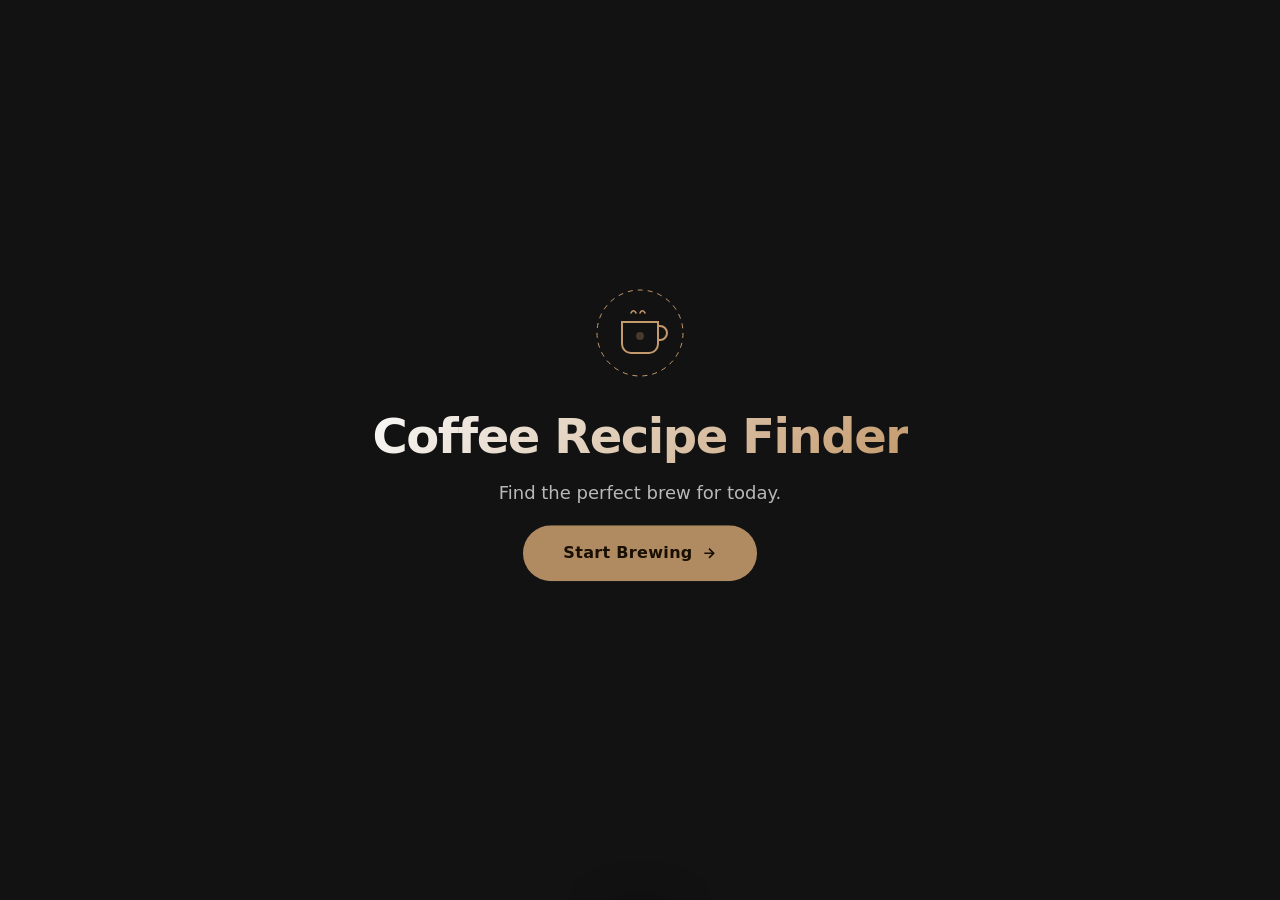
==== index.html @ a3fdbf22 "first commit" ====
<!DOCTYPE html>
<html lang="en">

<head>
  <meta charset="UTF-8">
  <meta name="viewport" content="width=device-width, initial-scale=1.0">
  <meta name="description" content="Find the perfect coffee brew recipe for your method and taste preference.">
  <title>Coffee Recipe Finder</title>

  <!-- AOS (scroll animations) -->
  <link rel="stylesheet" href="https://unpkg.com/aos@2.3.1/dist/aos.css">

  <!-- App styles -->
  <link rel="stylesheet" href="css/reset.css">
  <link rel="stylesheet" href="css/variables.css">
  <link rel="stylesheet" href="css/layout.css">
  <link rel="stylesheet" href="css/components.css">
  <link rel="stylesheet" href="css/animations.css">
</head>

<body>

  <!-- ── Header ───────────────────────────────────────────── -->
  <header class="app-header" id="app-header" aria-label="App header">
    <div class="header-inner">
      <div class="header-logo">
        <svg width="22" height="22" viewBox="0 0 24 24" fill="none" stroke="currentColor" stroke-width="1.5"
          aria-hidden="true">
          <path d="M17 8h1a4 4 0 010 8h-1" />
          <path d="M3 8h14v9a4 4 0 01-4 4H7a4 4 0 01-4-4V8z" />
          <line x1="6" y1="2" x2="6" y2="4" />
          <line x1="10" y1="2" x2="10" y2="4" />
          <line x1="14" y1="2" x2="14" y2="4" />
        </svg>
        <span>Brew</span>
      </div>
      <nav class="header-nav" aria-label="App navigation">
        <button id="btn-nav-favorites" class="btn-icon-sm" aria-label="Open favorites" title="Favorites">
          <svg width="18" height="18" viewBox="0 0 24 24" fill="none" stroke="currentColor" stroke-width="2"
            aria-hidden="true">
            <path
              d="M20.84 4.61a5.5 5.5 0 00-7.78 0L12 5.67l-1.06-1.06a5.5 5.5 0 00-7.78 7.78l1.06 1.06L12 21.23l7.78-7.78 1.06-1.06a5.5 5.5 0 000-7.78z" />
          </svg>
          <span id="fav-count" class="badge hidden" aria-label="Favorites count">0</span>
        </button>
      </nav>
    </div>
  </header>

  <!-- ── Step indicator ───────────────────────────────────── -->
  <div class="step-indicator hidden" id="step-indicator" role="progressbar" aria-label="Step progress">
    <div class="step-dot active" data-step="1" aria-label="Step 1: Method"><span>1</span></div>
    <div class="step-line"></div>
    <div class="step-dot" data-step="2" aria-label="Step 2: Preference"><span>2</span></div>
    <div class="step-line"></div>
    <div class="step-dot" data-step="3" aria-label="Step 3: Results"><span>3</span></div>
  </div>

  <!-- ── Main ─────────────────────────────────────────────── -->
  <main class="app-main" id="app-main">

    <!-- Step 1 — Landing -->
    <section id="section-landing" class="section section-landing active" aria-label="Welcome screen">
      <div class="landing-content">
        <div class="landing-icon" aria-hidden="true">
          <svg width="90" height="90" viewBox="0 0 90 90" fill="none">
            <circle cx="45" cy="45" r="43" stroke="#C49A6C" stroke-width="1" stroke-dasharray="5 5" />
            <path d="M27 34h36v22a9 9 0 01-9 9H36a9 9 0 01-9-9V34z" stroke="#C49A6C" stroke-width="2" fill="none" />
            <path d="M63 38h2a7 7 0 010 14h-2" stroke="#C49A6C" stroke-width="2" />
            <path d="M36 25c0 0 2-5 5 0M45 25c0 0 2-5 5 0" stroke="#C49A6C" stroke-width="1.5" stroke-linecap="round" />
            <path d="M27 34h36" stroke="#C49A6C" stroke-width="1.5" />
            <circle cx="45" cy="48" r="4" fill="#C49A6C" opacity="0.3" />
          </svg>
        </div>
        <h1 class="landing-title">Coffee Recipe Finder</h1>
        <p class="landing-tagline">Find the perfect brew for today.</p>
        <button id="btn-start" class="btn-primary btn-lg">
          Start Brewing
          <svg width="16" height="16" viewBox="0 0 24 24" fill="none" stroke="currentColor" stroke-width="2.5"
            aria-hidden="true">
            <path d="M5 12h14M12 5l7 7-7 7" />
          </svg>
        </button>
      </div>
    </section>

    <!-- Step 2 — Tool selector -->
    <section id="section-tool" class="section hidden" aria-label="Choose your brewing method">
      <div class="section-header" style="position:relative;padding-top:var(--space-8);">
        <button class="btn-back" id="btn-back-tool" aria-label="Back to landing">
          <svg width="14" height="14" viewBox="0 0 24 24" fill="none" stroke="currentColor" stroke-width="2.5"
            aria-hidden="true">
            <path d="M19 12H5M12 5l-7 7 7 7" />
          </svg>
          Back
        </button>
        <h2 class="section-title">Choose Your Brewing Method</h2>
        <p class="section-subtitle">How do you like to brew your coffee?</p>
      </div>

      <div class="cards-grid" id="tool-cards" role="radiogroup" aria-label="Brewing method options"></div>

      <div class="section-footer">
        <button id="btn-tool-next" class="btn-primary" disabled aria-label="Continue to flavor preference">
          Continue
          <svg width="14" height="14" viewBox="0 0 24 24" fill="none" stroke="currentColor" stroke-width="2.5"
            aria-hidden="true">
            <path d="M5 12h14M12 5l7 7-7 7" />
          </svg>
        </button>
      </div>
    </section>

    <!-- Step 3 — Preference selector -->
    <section id="section-preference" class="section hidden" aria-label="Choose your flavor preference">
      <div class="section-header" style="position:relative;padding-top:var(--space-8);">
        <button class="btn-back" id="btn-back-pref" aria-label="Back to brewing method">
          <svg width="14" height="14" viewBox="0 0 24 24" fill="none" stroke="currentColor" stroke-width="2.5"
            aria-hidden="true">
            <path d="M19 12H5M12 5l-7 7 7 7" />
          </svg>
          Back
        </button>
        <h2 class="section-title">What Flavor Profile Do You Prefer?</h2>
        <p class="section-subtitle">Choose the taste that suits your mood today.</p>
      </div>

      <div class="cards-grid cards-grid--pref" id="preference-cards" role="radiogroup"
        aria-label="Flavor preference options"></div>

      <div class="section-footer">
        <button id="btn-pref-next" class="btn-primary" disabled aria-label="See coffee recommendations">
          See Recommendations
          <svg width="14" height="14" viewBox="0 0 24 24" fill="none" stroke="currentColor" stroke-width="2.5"
            aria-hidden="true">
            <path d="M5 12h14M12 5l7 7-7 7" />
          </svg>
        </button>
      </div>
    </section>

    <!-- Step 4 — Results -->
    <section id="section-results" class="section hidden" aria-label="Coffee recommendations">
      <div class="section-header" style="position:relative;padding-top:var(--space-8);">
        <button class="btn-back" id="btn-back-results" aria-label="Back to flavor preference">
          <svg width="14" height="14" viewBox="0 0 24 24" fill="none" stroke="currentColor" stroke-width="2.5"
            aria-hidden="true">
            <path d="M19 12H5M12 5l-7 7 7 7" />
          </svg>
          Back
        </button>
        <h2 class="section-title" id="results-title">Recommended for You</h2>
      </div>

      <div class="search-wrapper" style="margin-bottom:var(--space-2);">
        <svg class="search-icon" width="16" height="16" viewBox="0 0 24 24" fill="none" stroke="currentColor"
          stroke-width="2" aria-hidden="true">
          <circle cx="11" cy="11" r="8" />
          <path d="M21 21l-4.35-4.35" />
        </svg>
        <input type="search" id="search-input" class="search-input" placeholder="Search coffee, origin, flavor…"
          aria-label="Search recipes" autocomplete="off" spellcheck="false">
      </div>

      <div class="results-meta" id="results-meta" aria-live="polite"></div>
      <div class="results-grid" id="results-grid" role="list" aria-label="Recipe results"></div>
      <div class="no-results hidden" id="no-results" role="status">
        <p>No results found.<br>Try a different search term.</p>
      </div>
    </section>

  </main>

  <!-- ── Recipe Modal ──────────────────────────────────────── -->
  <div id="recipe-modal" class="modal" role="dialog" aria-modal="true" aria-label="Recipe details" aria-hidden="true"
    tabindex="-1">
    <div class="modal-overlay" id="modal-overlay"></div>
    <div class="modal-container" role="document">
      <button class="modal-close" id="modal-close" aria-label="Close recipe details">
        <svg width="16" height="16" viewBox="0 0 24 24" fill="none" stroke="currentColor" stroke-width="2.5"
          aria-hidden="true">
          <line x1="18" y1="6" x2="6" y2="18" />
          <line x1="6" y1="6" x2="18" y2="18" />
        </svg>
      </button>
      <div class="modal-body" id="modal-body"></div>
    </div>
  </div>

  <!-- ── Favorites panel ───────────────────────────────────── -->
  <aside id="favorites-panel" class="favorites-panel" aria-label="Saved favorites" aria-hidden="true">
    <div class="favorites-panel-header">
      <h3>Favorites</h3>
      <button id="btn-close-favorites" class="btn-icon-sm" aria-label="Close favorites panel">
        <svg width="16" height="16" viewBox="0 0 24 24" fill="none" stroke="currentColor" stroke-width="2.5"
          aria-hidden="true">
          <line x1="18" y1="6" x2="6" y2="18" />
          <line x1="6" y1="6" x2="18" y2="18" />
        </svg>
      </button>
    </div>
    <div id="favorites-list" class="favorites-list" role="list" aria-label="Favorite recipes"></div>
    <div id="favorites-empty" class="favorites-empty" aria-hidden="true">
      <p>No favorites yet.<br>Tap ♡ on a recipe to save it.</p>
    </div>
  </aside>
  <div class="favorites-overlay hidden" id="favorites-overlay" aria-hidden="true"></div>

  <!-- ── Toast notification ────────────────────────────────── -->
  <div id="toast" class="toast" role="alert" aria-live="polite" aria-atomic="true"></div>

  <!-- ── Loading overlay ───────────────────────────────────── -->
  <div id="loading" class="loading-overlay hidden" role="status" aria-label="Loading" aria-hidden="true">
    <div class="loading-spinner"></div>
  </div>

  <!-- ── Scripts ───────────────────────────────────────────── -->
  <!-- GSAP -->
  <script src="https://cdnjs.cloudflare.com/ajax/libs/gsap/3.12.5/gsap.min.js"></script>
  <!-- AOS -->
  <script src="https://unpkg.com/aos@2.3.1/dist/aos.js"></script>
  <!-- App modules (order matters) -->
  <script src="js/state.js"></script>
  <script src="js/data-service.js"></script>
  <script src="js/animation.js"></script>
  <script src="js/ui-renderer.js"></script>
  <script src="js/modal.js"></script>
  <script src="js/timer.js"></script>
  <script src="js/app.js"></script>

</body>

</html>
---- css/variables.css ----
:root {
  /* Colors */
  --bg:           #121212;
  --bg-elevated:  #1A1A1A;
  --card:         #1E1E1E;
  --card-hover:   #252525;
  --border:       #2A2A2A;
  --border-focus: #3A3A3A;

  --primary:      #C49A6C;
  --primary-dim:  rgba(196, 154, 108, 0.12);
  --primary-glow: rgba(196, 154, 108, 0.25);

  --text:         #F8F8F8;
  --text-muted:   #B8B8B8;
  --text-dim:     #6E6E6E;

  --success:      #4CAF50;
  --success-dim:  rgba(76, 175, 80, 0.15);
  --danger:       #CF6679;
  --danger-dim:   rgba(207, 102, 121, 0.15);

  /* Semantic tag colors */
  --tag-fruity:   rgba(255, 160, 100, 0.15);
  --tag-balanced: rgba(100, 180, 255, 0.12);
  --tag-strong:   rgba(180, 100, 255, 0.12);

  /* Typography */
  --font-sans:    'SF Pro Display', 'Inter', system-ui, -apple-system, sans-serif;
  --font-mono:    'SF Mono', 'Fira Code', monospace;

  --text-xs:   0.75rem;
  --text-sm:   0.875rem;
  --text-base: 1rem;
  --text-lg:   1.125rem;
  --text-xl:   1.25rem;
  --text-2xl:  1.5rem;
  --text-3xl:  1.875rem;
  --text-4xl:  2.25rem;
  --text-5xl:  3rem;

  --weight-regular: 400;
  --weight-medium:  500;
  --weight-semi:    600;
  --weight-bold:    700;

  /* Spacing */
  --space-1:  0.25rem;
  --space-2:  0.5rem;
  --space-3:  0.75rem;
  --space-4:  1rem;
  --space-5:  1.25rem;
  --space-6:  1.5rem;
  --space-8:  2rem;
  --space-10: 2.5rem;
  --space-12: 3rem;
  --space-16: 4rem;
  --space-20: 5rem;
  --space-24: 6rem;

  /* Radii */
  --radius-sm:   6px;
  --radius-md:   12px;
  --radius-lg:   16px;
  --radius-xl:   24px;
  --radius-full: 9999px;

  /* Shadows */
  --shadow-sm:  0 1px 3px rgba(0, 0, 0, 0.4);
  --shadow-md:  0 4px 16px rgba(0, 0, 0, 0.5);
  --shadow-lg:  0 8px 32px rgba(0, 0, 0, 0.6);
  --shadow-xl:  0 16px 48px rgba(0, 0, 0, 0.7);
  --shadow-primary: 0 4px 24px rgba(196, 154, 108, 0.2);

  /* Transitions */
  --ease-out:   cubic-bezier(0.16, 1, 0.3, 1);
  --ease-in:    cubic-bezier(0.7, 0, 0.84, 0);
  --ease-inout: cubic-bezier(0.87, 0, 0.13, 1);
  --duration-fast:   150ms;
  --duration-base:   250ms;
  --duration-slow:   400ms;
  --duration-slower: 600ms;

  /* Z-index */
  --z-base:    1;
  --z-header:  100;
  --z-overlay: 200;
  --z-modal:   300;
  --z-toast:   400;
}
---- css/layout.css ----
/* ── Base ── */
body {
  font-family: var(--font-sans);
  background: var(--bg);
  color: var(--text);
  min-height: 100vh;
  overflow-x: hidden;
}

/* ── App Shell ── */
.app-header {
  position: fixed;
  top: 0;
  left: 0;
  right: 0;
  z-index: var(--z-header);
  background: rgba(18, 18, 18, 0.85);
  backdrop-filter: blur(16px);
  -webkit-backdrop-filter: blur(16px);
  border-bottom: 1px solid var(--border);
  transform: translateY(-100%);
  transition: transform var(--duration-slow) var(--ease-out),
              opacity var(--duration-slow) var(--ease-out);
  opacity: 0;
}

.app-header.visible {
  transform: translateY(0);
  opacity: 1;
}

.header-inner {
  display: flex;
  align-items: center;
  justify-content: space-between;
  max-width: 1200px;
  margin: 0 auto;
  padding: var(--space-4) var(--space-6);
}

.header-logo {
  display: flex;
  align-items: center;
  gap: var(--space-2);
  font-size: var(--text-lg);
  font-weight: var(--weight-semi);
  color: var(--primary);
  letter-spacing: 0.03em;
}

.header-nav {
  display: flex;
  align-items: center;
  gap: var(--space-3);
}

/* ── Step Indicator ── */
.step-indicator {
  position: fixed;
  top: 72px;
  left: 50%;
  transform: translateX(-50%);
  z-index: var(--z-header);
  display: flex;
  align-items: center;
  gap: 0;
  padding: var(--space-3) var(--space-6);
}

.step-dot {
  width: 32px;
  height: 32px;
  border-radius: var(--radius-full);
  border: 2px solid var(--border-focus);
  display: flex;
  align-items: center;
  justify-content: center;
  font-size: var(--text-xs);
  font-weight: var(--weight-semi);
  color: var(--text-dim);
  transition: all var(--duration-base) var(--ease-out);
  position: relative;
  z-index: 1;
  background: var(--bg);
}

.step-dot.active {
  border-color: var(--primary);
  background: var(--primary-dim);
  color: var(--primary);
}

.step-dot.completed {
  border-color: var(--success);
  background: var(--success-dim);
  color: var(--success);
}

.step-line {
  width: 48px;
  height: 1px;
  background: var(--border);
  transition: background var(--duration-base) var(--ease-out);
}

.step-line.active {
  background: var(--primary);
}

/* ── App Main ── */
.app-main {
  min-height: 100vh;
  position: relative;
}

/* ── Sections ── */
.section {
  min-height: 100vh;
  display: flex;
  flex-direction: column;
  align-items: center;
  justify-content: center;
  padding: var(--space-8) var(--space-6);
  padding-top: calc(var(--space-20) + 72px);
  position: absolute;
  top: 0;
  left: 0;
  right: 0;
  opacity: 0;
  pointer-events: none;
  transition: opacity var(--duration-slow) var(--ease-out);
}

.section.active {
  opacity: 1;
  pointer-events: auto;
  position: relative;
  min-height: 100vh;
}

.section.hidden {
  display: none;
}

.section-landing {
  padding-top: 0;
  justify-content: center;
}

/* ── Section anatomy ── */
.section-header {
  width: 100%;
  max-width: 720px;
  margin-bottom: var(--space-10);
  text-align: center;
}

.section-title {
  font-size: var(--text-3xl);
  font-weight: var(--weight-bold);
  letter-spacing: -0.02em;
  margin-bottom: var(--space-3);
  line-height: 1.2;
}

.section-subtitle {
  font-size: var(--text-base);
  color: var(--text-muted);
}

.section-footer {
  width: 100%;
  max-width: 720px;
  display: flex;
  justify-content: center;
  margin-top: var(--space-10);
}

/* ── Cards Grid ── */
.cards-grid {
  display: grid;
  grid-template-columns: repeat(2, 1fr);
  gap: var(--space-4);
  width: 100%;
  max-width: 720px;
}

.cards-grid--pref {
  grid-template-columns: repeat(3, 1fr);
}

/* ── Results Grid ── */
.results-grid {
  display: grid;
  grid-template-columns: repeat(auto-fill, minmax(280px, 1fr));
  gap: var(--space-5);
  width: 100%;
  max-width: 960px;
  margin-top: var(--space-6);
}

/* ── Search ── */
.search-wrapper {
  position: relative;
  width: 100%;
  max-width: 480px;
  margin-bottom: var(--space-4);
}

.search-icon {
  position: absolute;
  left: var(--space-4);
  top: 50%;
  transform: translateY(-50%);
  color: var(--text-dim);
  pointer-events: none;
}

.search-input {
  width: 100%;
  background: var(--card);
  border: 1px solid var(--border);
  border-radius: var(--radius-full);
  padding: var(--space-3) var(--space-5) var(--space-3) calc(var(--space-4) + 24px);
  font-size: var(--text-sm);
  color: var(--text);
  outline: none;
  transition: border-color var(--duration-fast) var(--ease-out),
              box-shadow var(--duration-fast) var(--ease-out);
}

.search-input:focus {
  border-color: var(--primary);
  box-shadow: 0 0 0 3px var(--primary-dim);
}

.search-input::placeholder {
  color: var(--text-dim);
}

/* ── Results meta ── */
.results-meta {
  width: 100%;
  max-width: 960px;
  font-size: var(--text-sm);
  color: var(--text-dim);
  margin-bottom: var(--space-2);
}

.no-results {
  text-align: center;
  color: var(--text-muted);
  padding: var(--space-16) 0;
  font-size: var(--text-lg);
}

/* ── Responsive ── */
@media (max-width: 768px) {
  .section {
    padding: var(--space-6) var(--space-4);
    padding-top: calc(var(--space-16) + 72px);
  }

  .section-title {
    font-size: var(--text-2xl);
  }

  .cards-grid {
    grid-template-columns: 1fr 1fr;
    gap: var(--space-3);
  }

  .cards-grid--pref {
    grid-template-columns: 1fr;
    max-width: 360px;
  }

  .results-grid {
    grid-template-columns: 1fr;
  }

  .step-indicator {
    top: 60px;
  }
}

@media (max-width: 375px) {
  .cards-grid {
    grid-template-columns: 1fr;
  }

  .section-title {
    font-size: var(--text-xl);
  }
}

@media (min-width: 1024px) {
  .cards-grid {
    grid-template-columns: repeat(4, 1fr);
  }

  .cards-grid--pref {
    grid-template-columns: repeat(3, 1fr);
    max-width: 720px;
  }

  .results-grid {
    grid-template-columns: repeat(3, 1fr);
  }
}

@media (min-width: 1440px) {
  .results-grid {
    grid-template-columns: repeat(4, 1fr);
    max-width: 1200px;
  }
}
---- css/components.css ----
/* ══════════════════════════════════════
   BUTTONS
══════════════════════════════════════ */
.btn-primary {
  display: inline-flex;
  align-items: center;
  gap: var(--space-2);
  background: var(--primary);
  color: #1A0F00;
  font-size: var(--text-sm);
  font-weight: var(--weight-semi);
  padding: var(--space-3) var(--space-8);
  border-radius: var(--radius-full);
  letter-spacing: 0.02em;
  transition: transform var(--duration-fast) var(--ease-out),
              box-shadow var(--duration-fast) var(--ease-out),
              background var(--duration-fast) var(--ease-out),
              opacity var(--duration-fast);
  position: relative;
  overflow: hidden;
}

.btn-primary:hover:not(:disabled) {
  background: #D4AA7C;
  box-shadow: var(--shadow-primary);
  transform: translateY(-1px);
}

.btn-primary:active:not(:disabled) {
  transform: translateY(0);
  box-shadow: none;
}

.btn-primary:disabled {
  opacity: 0.35;
  cursor: not-allowed;
}

.btn-primary.btn-lg {
  font-size: var(--text-base);
  padding: var(--space-4) var(--space-10);
}

/* Ripple */
.btn-primary .ripple {
  position: absolute;
  border-radius: 50%;
  background: rgba(255, 255, 255, 0.3);
  transform: scale(0);
  animation: ripple-out 0.6s var(--ease-out);
  pointer-events: none;
}

.btn-back {
  display: inline-flex;
  align-items: center;
  gap: var(--space-2);
  font-size: var(--text-sm);
  color: var(--text-muted);
  padding: var(--space-2) var(--space-3);
  border-radius: var(--radius-sm);
  transition: color var(--duration-fast), background var(--duration-fast);
  position: absolute;
  left: 0;
  top: 0;
}

.btn-back:hover {
  color: var(--text);
  background: var(--border);
}

.btn-icon-sm {
  display: inline-flex;
  align-items: center;
  justify-content: center;
  width: 36px;
  height: 36px;
  border-radius: var(--radius-full);
  color: var(--text-muted);
  transition: color var(--duration-fast), background var(--duration-fast);
  position: relative;
}

.btn-icon-sm:hover {
  color: var(--primary);
  background: var(--primary-dim);
}

/* ══════════════════════════════════════
   BADGE & CHIP
══════════════════════════════════════ */
.badge {
  position: absolute;
  top: -4px;
  right: -4px;
  background: var(--primary);
  color: #1A0F00;
  font-size: 10px;
  font-weight: var(--weight-bold);
  min-width: 16px;
  height: 16px;
  border-radius: var(--radius-full);
  display: flex;
  align-items: center;
  justify-content: center;
  padding: 0 3px;
}

.badge.hidden {
  display: none;
}

.chip {
  display: inline-flex;
  align-items: center;
  padding: var(--space-1) var(--space-3);
  border-radius: var(--radius-full);
  font-size: var(--text-xs);
  font-weight: var(--weight-medium);
  letter-spacing: 0.04em;
  text-transform: uppercase;
}

.chip--tool {
  background: var(--primary-dim);
  color: var(--primary);
  border: 1px solid rgba(196, 154, 108, 0.2);
}

.chip--pref-fruity   { background: var(--tag-fruity);   color: #FFA064; border: 1px solid rgba(255,160,100,0.2); }
.chip--pref-balanced { background: var(--tag-balanced);  color: #64B4FF; border: 1px solid rgba(100,180,255,0.2); }
.chip--pref-strong   { background: var(--tag-strong);    color: #B464FF; border: 1px solid rgba(180,100,255,0.2); }

/* ══════════════════════════════════════
   SELECTION CARDS (tool / preference)
══════════════════════════════════════ */
.sel-card {
  background: var(--card);
  border: 1.5px solid var(--border);
  border-radius: var(--radius-lg);
  padding: var(--space-6) var(--space-5);
  cursor: pointer;
  text-align: center;
  transition: transform var(--duration-base) var(--ease-out),
              border-color var(--duration-base) var(--ease-out),
              background var(--duration-base) var(--ease-out),
              box-shadow var(--duration-base) var(--ease-out);
  position: relative;
  overflow: hidden;
  user-select: none;
}

.sel-card::before {
  content: '';
  position: absolute;
  inset: 0;
  background: linear-gradient(135deg, var(--primary-dim) 0%, transparent 60%);
  opacity: 0;
  transition: opacity var(--duration-base) var(--ease-out);
}

.sel-card:hover {
  transform: translateY(-4px);
  border-color: var(--border-focus);
  box-shadow: var(--shadow-md);
}

.sel-card:hover::before {
  opacity: 1;
}

.sel-card.selected {
  border-color: var(--primary);
  background: var(--bg-elevated);
  box-shadow: 0 0 0 1px var(--primary), var(--shadow-primary);
}

.sel-card.selected::before {
  opacity: 1;
}

.sel-card-icon {
  font-size: 2.5rem;
  margin-bottom: var(--space-4);
  display: block;
  filter: grayscale(0.3);
  transition: filter var(--duration-base), transform var(--duration-base) var(--ease-out);
}

.sel-card:hover .sel-card-icon,
.sel-card.selected .sel-card-icon {
  filter: none;
  transform: scale(1.1);
}

.sel-card-title {
  font-size: var(--text-base);
  font-weight: var(--weight-semi);
  color: var(--text);
  margin-bottom: var(--space-2);
}

.sel-card-desc {
  font-size: var(--text-xs);
  color: var(--text-muted);
  line-height: 1.6;
}

.sel-card-check {
  position: absolute;
  top: var(--space-3);
  right: var(--space-3);
  width: 20px;
  height: 20px;
  border-radius: var(--radius-full);
  background: var(--primary);
  color: #1A0F00;
  display: flex;
  align-items: center;
  justify-content: center;
  font-size: 11px;
  opacity: 0;
  transform: scale(0.5);
  transition: opacity var(--duration-fast), transform var(--duration-fast) var(--ease-out);
}

.sel-card.selected .sel-card-check {
  opacity: 1;
  transform: scale(1);
}

/* ══════════════════════════════════════
   RECIPE CARDS
══════════════════════════════════════ */
.recipe-card {
  background: var(--card);
  border: 1px solid var(--border);
  border-radius: var(--radius-lg);
  padding: var(--space-5);
  cursor: pointer;
  transition: transform var(--duration-base) var(--ease-out),
              border-color var(--duration-base) var(--ease-out),
              box-shadow var(--duration-base) var(--ease-out);
  position: relative;
  overflow: hidden;
  display: flex;
  flex-direction: column;
  gap: var(--space-4);
}

.recipe-card::after {
  content: '';
  position: absolute;
  inset: 0;
  background: linear-gradient(135deg, var(--primary-dim) 0%, transparent 50%);
  opacity: 0;
  transition: opacity var(--duration-base) var(--ease-out);
  pointer-events: none;
}

.recipe-card:hover {
  transform: translateY(-4px);
  border-color: rgba(196, 154, 108, 0.3);
  box-shadow: var(--shadow-lg);
}

.recipe-card:hover::after {
  opacity: 1;
}

.recipe-card-header {
  display: flex;
  align-items: flex-start;
  justify-content: space-between;
  gap: var(--space-3);
}

.recipe-card-title {
  font-size: var(--text-lg);
  font-weight: var(--weight-semi);
  letter-spacing: -0.01em;
  line-height: 1.3;
}

.recipe-card-origin {
  font-size: var(--text-xs);
  color: var(--text-muted);
  margin-top: var(--space-1);
}

.recipe-card-fav {
  flex-shrink: 0;
  width: 32px;
  height: 32px;
  border-radius: var(--radius-full);
  display: flex;
  align-items: center;
  justify-content: center;
  color: var(--text-dim);
  transition: color var(--duration-fast), background var(--duration-fast),
              transform var(--duration-fast) var(--ease-out);
  z-index: 1;
}

.recipe-card-fav:hover {
  background: var(--danger-dim);
  color: var(--danger);
  transform: scale(1.15);
}

.recipe-card-fav.active {
  color: var(--danger);
  background: var(--danger-dim);
}

.recipe-card-fav.active svg {
  fill: currentColor;
}

.recipe-card-notes {
  display: flex;
  flex-wrap: wrap;
  gap: var(--space-2);
}

.note-tag {
  background: var(--bg-elevated);
  border: 1px solid var(--border);
  border-radius: var(--radius-full);
  padding: 2px var(--space-3);
  font-size: var(--text-xs);
  color: var(--text-muted);
}

.recipe-card-footer {
  display: flex;
  align-items: center;
  justify-content: space-between;
  margin-top: auto;
  padding-top: var(--space-3);
  border-top: 1px solid var(--border);
}

.recipe-card-score {
  display: flex;
  align-items: center;
  gap: var(--space-1);
  font-size: var(--text-sm);
  color: var(--primary);
  font-weight: var(--weight-semi);
}

.recipe-card-cta {
  font-size: var(--text-xs);
  color: var(--text-dim);
  letter-spacing: 0.04em;
  transition: color var(--duration-fast);
}

.recipe-card:hover .recipe-card-cta {
  color: var(--primary);
}

/* ══════════════════════════════════════
   MODAL
══════════════════════════════════════ */
.modal {
  position: fixed;
  inset: 0;
  z-index: var(--z-modal);
  display: flex;
  align-items: flex-end;
  pointer-events: none;
}

.modal.open {
  pointer-events: auto;
}

.modal-overlay {
  position: absolute;
  inset: 0;
  background: rgba(0, 0, 0, 0.75);
  backdrop-filter: blur(4px);
  -webkit-backdrop-filter: blur(4px);
  opacity: 0;
  transition: opacity var(--duration-slow) var(--ease-out);
}

.modal.open .modal-overlay {
  opacity: 1;
}

.modal-container {
  position: relative;
  width: 100%;
  max-width: 680px;
  margin: 0 auto;
  background: var(--bg-elevated);
  border-radius: var(--radius-xl) var(--radius-xl) 0 0;
  max-height: 92vh;
  overflow-y: auto;
  transform: translateY(100%);
  transition: transform var(--duration-slow) var(--ease-out);
  scrollbar-width: thin;
  scrollbar-color: var(--border) transparent;
}

.modal.open .modal-container {
  transform: translateY(0);
}

.modal-container::-webkit-scrollbar {
  width: 4px;
}
.modal-container::-webkit-scrollbar-track {
  background: transparent;
}
.modal-container::-webkit-scrollbar-thumb {
  background: var(--border);
  border-radius: var(--radius-full);
}

.modal-close {
  position: sticky;
  top: var(--space-4);
  left: 100%;
  margin-right: var(--space-4);
  margin-top: var(--space-4);
  float: right;
  width: 36px;
  height: 36px;
  border-radius: var(--radius-full);
  background: var(--border);
  color: var(--text-muted);
  display: flex;
  align-items: center;
  justify-content: center;
  transition: background var(--duration-fast), color var(--duration-fast);
  z-index: 10;
}

.modal-close:hover {
  background: var(--border-focus);
  color: var(--text);
}

.modal-body {
  padding: 0 var(--space-6) var(--space-8);
  clear: both;
}

/* Modal content sections */
.modal-coffee-name {
  font-size: var(--text-3xl);
  font-weight: var(--weight-bold);
  letter-spacing: -0.02em;
  margin-bottom: var(--space-2);
}

.modal-origin {
  font-size: var(--text-sm);
  color: var(--text-muted);
  margin-bottom: var(--space-4);
}

.modal-chips {
  display: flex;
  flex-wrap: wrap;
  gap: var(--space-2);
  margin-bottom: var(--space-6);
}

.modal-notes {
  display: flex;
  flex-wrap: wrap;
  gap: var(--space-2);
  margin-bottom: var(--space-6);
}

.modal-section-label {
  font-size: var(--text-xs);
  text-transform: uppercase;
  letter-spacing: 0.1em;
  color: var(--text-dim);
  font-weight: var(--weight-semi);
  margin-bottom: var(--space-4);
}

.modal-divider {
  border: none;
  border-top: 1px solid var(--border);
  margin: var(--space-6) 0;
}

/* Recipe detail grid */
.recipe-detail-grid {
  display: grid;
  grid-template-columns: repeat(3, 1fr);
  gap: var(--space-3);
  margin-bottom: var(--space-6);
}

.recipe-detail-item {
  background: var(--card);
  border: 1px solid var(--border);
  border-radius: var(--radius-md);
  padding: var(--space-4);
}

.recipe-detail-label {
  font-size: var(--text-xs);
  color: var(--text-dim);
  text-transform: uppercase;
  letter-spacing: 0.08em;
  margin-bottom: var(--space-1);
}

.recipe-detail-value {
  font-size: var(--text-base);
  font-weight: var(--weight-semi);
  color: var(--primary);
}

/* Brew Timeline */
.brew-timeline {
  position: relative;
  margin-bottom: var(--space-8);
}

.brew-timeline-track {
  display: flex;
  align-items: flex-start;
  position: relative;
  padding-bottom: var(--space-2);
  overflow-x: auto;
  gap: 0;
  scrollbar-width: none;
}

.brew-timeline-track::-webkit-scrollbar {
  display: none;
}

.timeline-step {
  display: flex;
  flex-direction: column;
  align-items: center;
  flex: 1;
  min-width: 72px;
  position: relative;
}

.timeline-step::before {
  content: '';
  position: absolute;
  top: 11px;
  left: 50%;
  right: -50%;
  height: 2px;
  background: var(--border);
  z-index: 0;
  transition: background var(--duration-slow) var(--ease-out);
}

.timeline-step:last-child::before {
  display: none;
}

.timeline-step.done::before {
  background: var(--primary);
}

.timeline-dot {
  width: 24px;
  height: 24px;
  border-radius: var(--radius-full);
  border: 2px solid var(--border);
  background: var(--bg-elevated);
  z-index: 1;
  transition: all var(--duration-base) var(--ease-out);
  display: flex;
  align-items: center;
  justify-content: center;
  font-size: 10px;
  color: var(--text-dim);
  margin-bottom: var(--space-3);
}

.timeline-step.active .timeline-dot {
  border-color: var(--primary);
  background: var(--primary);
  color: #1A0F00;
  box-shadow: 0 0 0 4px var(--primary-dim);
}

.timeline-step.done .timeline-dot {
  border-color: var(--primary);
  background: var(--primary);
  color: #1A0F00;
}

.timeline-step-name {
  font-size: var(--text-xs);
  color: var(--text-muted);
  text-align: center;
  font-weight: var(--weight-medium);
}

.timeline-step-water {
  font-size: 10px;
  color: var(--text-dim);
  text-align: center;
}

/* ── Brew Timer ── */
.brew-timer {
  background: var(--card);
  border: 1px solid var(--border);
  border-radius: var(--radius-xl);
  padding: var(--space-6);
  text-align: center;
}

.brew-timer-display {
  font-size: var(--text-5xl);
  font-weight: var(--weight-bold);
  font-variant-numeric: tabular-nums;
  letter-spacing: -0.04em;
  color: var(--primary);
  margin-bottom: var(--space-2);
}

.brew-timer-step-name {
  font-size: var(--text-lg);
  color: var(--text-muted);
  margin-bottom: var(--space-4);
  min-height: 1.5em;
}

.brew-timer-progress-wrap {
  background: var(--bg);
  border-radius: var(--radius-full);
  height: 4px;
  margin-bottom: var(--space-6);
  overflow: hidden;
}

.brew-timer-progress {
  height: 100%;
  background: var(--primary);
  border-radius: var(--radius-full);
  width: 0%;
  transition: width 1s linear;
}

.brew-timer-passive {
  display: none;
  background: var(--bg);
  border: 1px dashed var(--border-focus);
  border-radius: var(--radius-md);
  padding: var(--space-4);
  margin-bottom: var(--space-4);
  font-size: var(--text-sm);
  color: var(--text-muted);
  text-align: center;
  gap: var(--space-2);
}

.brew-timer-passive.visible {
  display: block;
}

.brew-timer-controls {
  display: flex;
  align-items: center;
  justify-content: center;
  gap: var(--space-4);
}

.btn-timer {
  width: 48px;
  height: 48px;
  border-radius: var(--radius-full);
  background: var(--border);
  color: var(--text-muted);
  display: flex;
  align-items: center;
  justify-content: center;
  transition: background var(--duration-fast), color var(--duration-fast),
              transform var(--duration-fast) var(--ease-out);
}

.btn-timer:hover {
  background: var(--border-focus);
  color: var(--text);
  transform: scale(1.05);
}

.btn-timer-play {
  width: 60px;
  height: 60px;
  background: var(--primary);
  color: #1A0F00;
}

.btn-timer-play:hover {
  background: #D4AA7C;
  box-shadow: var(--shadow-primary);
}

/* ══════════════════════════════════════
   FAVORITES PANEL
══════════════════════════════════════ */
.favorites-panel {
  position: fixed;
  top: 0;
  right: 0;
  bottom: 0;
  width: 320px;
  background: var(--bg-elevated);
  border-left: 1px solid var(--border);
  z-index: var(--z-overlay);
  transform: translateX(100%);
  transition: transform var(--duration-slow) var(--ease-out);
  display: flex;
  flex-direction: column;
  overflow: hidden;
}

.favorites-panel.open {
  transform: translateX(0);
}

.favorites-panel-header {
  display: flex;
  align-items: center;
  justify-content: space-between;
  padding: var(--space-5) var(--space-5);
  border-bottom: 1px solid var(--border);
  font-size: var(--text-base);
  font-weight: var(--weight-semi);
}

.favorites-list {
  flex: 1;
  overflow-y: auto;
  padding: var(--space-4);
  display: flex;
  flex-direction: column;
  gap: var(--space-3);
  scrollbar-width: thin;
  scrollbar-color: var(--border) transparent;
}

.favorites-empty {
  position: absolute;
  top: 50%;
  left: 50%;
  transform: translate(-50%, -50%);
  text-align: center;
  color: var(--text-dim);
  font-size: var(--text-sm);
  line-height: 1.8;
  pointer-events: none;
}

.fav-item {
  background: var(--card);
  border: 1px solid var(--border);
  border-radius: var(--radius-md);
  padding: var(--space-4);
  cursor: pointer;
  transition: border-color var(--duration-fast), background var(--duration-fast);
}

.fav-item:hover {
  border-color: var(--primary);
  background: var(--bg);
}

.fav-item-name {
  font-size: var(--text-sm);
  font-weight: var(--weight-medium);
  margin-bottom: var(--space-1);
}

.fav-item-sub {
  font-size: var(--text-xs);
  color: var(--text-dim);
}

.favorites-overlay {
  position: fixed;
  inset: 0;
  background: rgba(0, 0, 0, 0.5);
  z-index: calc(var(--z-overlay) - 1);
  backdrop-filter: blur(2px);
  -webkit-backdrop-filter: blur(2px);
}

.favorites-overlay.hidden {
  display: none;
}

/* ══════════════════════════════════════
   TOAST
══════════════════════════════════════ */
.toast {
  position: fixed;
  bottom: var(--space-6);
  left: 50%;
  transform: translateX(-50%) translateY(calc(100% + var(--space-6)));
  background: var(--bg-elevated);
  border: 1px solid var(--border);
  border-radius: var(--radius-full);
  padding: var(--space-3) var(--space-6);
  font-size: var(--text-sm);
  color: var(--text);
  box-shadow: var(--shadow-xl);
  z-index: var(--z-toast);
  transition: transform var(--duration-slow) var(--ease-out);
  white-space: nowrap;
  pointer-events: none;
}

.toast.visible {
  transform: translateX(-50%) translateY(0);
}

/* ══════════════════════════════════════
   LOADING
══════════════════════════════════════ */
.loading-overlay {
  position: fixed;
  inset: 0;
  background: var(--bg);
  z-index: calc(var(--z-modal) + 100);
  display: flex;
  align-items: center;
  justify-content: center;
  transition: opacity var(--duration-slow) var(--ease-out);
}

.loading-overlay.hidden {
  display: none;
}

.loading-spinner {
  width: 40px;
  height: 40px;
  border: 3px solid var(--border);
  border-top-color: var(--primary);
  border-radius: 50%;
  animation: spin 0.8s linear infinite;
}

/* ══════════════════════════════════════
   LANDING
══════════════════════════════════════ */
.landing-content {
  display: flex;
  flex-direction: column;
  align-items: center;
  text-align: center;
  gap: var(--space-4);
}

.landing-icon {
  margin-bottom: var(--space-4);
  animation: float 4s ease-in-out infinite;
}

.landing-title {
  font-size: clamp(var(--text-3xl), 6vw, var(--text-5xl));
  font-weight: var(--weight-bold);
  letter-spacing: -0.03em;
  line-height: 1.1;
  background: linear-gradient(135deg, var(--text) 0%, var(--primary) 100%);
  -webkit-background-clip: text;
  -webkit-text-fill-color: transparent;
  background-clip: text;
}

.landing-tagline {
  font-size: var(--text-lg);
  color: var(--text-muted);
  max-width: 340px;
  line-height: 1.6;
}

/* ══════════════════════════════════════
   MISC
══════════════════════════════════════ */
.hidden {
  display: none !important;
}

/* Focus visible for accessibility */
:focus-visible {
  outline: 2px solid var(--primary);
  outline-offset: 2px;
}

/* Scrollbar global */
:root {
  scrollbar-width: thin;
  scrollbar-color: var(--border) transparent;
}

::-webkit-scrollbar {
  width: 6px;
}
::-webkit-scrollbar-track {
  background: transparent;
}
::-webkit-scrollbar-thumb {
  background: var(--border);
  border-radius: var(--radius-full);
}

@media (max-width: 768px) {
  .recipe-detail-grid {
    grid-template-columns: repeat(2, 1fr);
  }

  .favorites-panel {
    width: 100%;
  }

  .brew-timer-display {
    font-size: var(--text-4xl);
  }
}
---- css/animations.css ----
/* ── Keyframes ── */
@keyframes ripple-out {
  to {
    transform: scale(4);
    opacity: 0;
  }
}

@keyframes spin {
  to { transform: rotate(360deg); }
}

@keyframes float {
  0%, 100% { transform: translateY(0); }
  50%       { transform: translateY(-10px); }
}

@keyframes pulse-ring {
  0%   { transform: scale(1); opacity: 0.6; }
  100% { transform: scale(1.5); opacity: 0; }
}

@keyframes slide-up {
  from { transform: translateY(20px); opacity: 0; }
  to   { transform: translateY(0);    opacity: 1; }
}

@keyframes fade-in {
  from { opacity: 0; }
  to   { opacity: 1; }
}

@keyframes scale-in {
  from { transform: scale(0.94); opacity: 0; }
  to   { transform: scale(1);    opacity: 1; }
}

@keyframes shimmer {
  0%   { background-position: -200% 0; }
  100% { background-position:  200% 0; }
}

/* ── Utility animation classes ── */
.anim-fade-in {
  animation: fade-in var(--duration-slow) var(--ease-out) both;
}

.anim-slide-up {
  animation: slide-up var(--duration-slow) var(--ease-out) both;
}

.anim-scale-in {
  animation: scale-in var(--duration-slow) var(--ease-out) both;
}

/* ── Skeleton shimmer (used while loading) ── */
.skeleton {
  background: linear-gradient(
    90deg,
    var(--card) 25%,
    var(--border) 50%,
    var(--card) 75%
  );
  background-size: 200% 100%;
  animation: shimmer 1.5s infinite;
  border-radius: var(--radius-sm);
}

/* ── Timer pulse (active dot) ── */
.timeline-step.active .timeline-dot::after {
  content: '';
  position: absolute;
  inset: -4px;
  border-radius: 50%;
  border: 2px solid var(--primary);
  animation: pulse-ring 1.5s ease-out infinite;
}

/* ── Card entrance stagger (driven by GSAP, but fallback here) ── */
[data-stagger-item] {
  opacity: 0;
  transform: translateY(16px);
}

/* ── Section transitions (class-based, GSAP drives them) ── */
.section-enter {
  animation: slide-up var(--duration-slower) var(--ease-out) both;
}

/* ── Hover glow on recipe cards ── */
.recipe-card:hover {
  box-shadow:
    0 8px 32px rgba(0, 0, 0, 0.5),
    0 0 0 1px rgba(196, 154, 108, 0.08),
    inset 0 0 60px rgba(196, 154, 108, 0.03);
}

/* ── Favorite heart pop ── */
.recipe-card-fav.pop {
  animation: heart-pop 0.35s var(--ease-out);
}

@keyframes heart-pop {
  0%   { transform: scale(1); }
  50%  { transform: scale(1.4); }
  100% { transform: scale(1); }
}
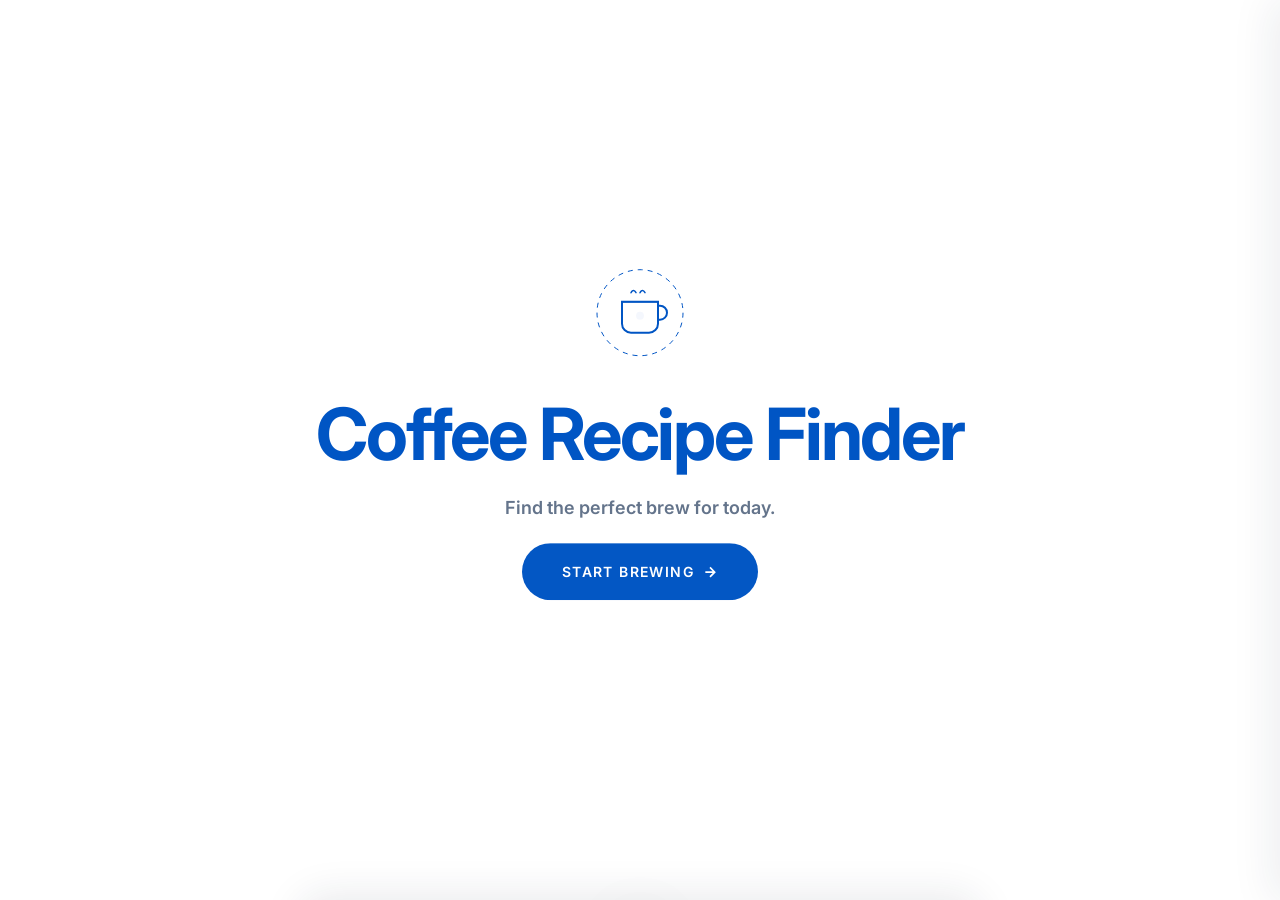
==== commit ba95bb4c: "fix-color" ====
--- a/index.html
+++ b/index.html
@@ -6,6 +6,11 @@
   <meta name="viewport" content="width=device-width, initial-scale=1.0">
   <meta name="description" content="Find the perfect coffee brew recipe for your method and taste preference.">
   <title>Coffee Recipe Finder</title>
+
+  <!-- Google Fonts -->
+  <link rel="preconnect" href="https://fonts.googleapis.com">
+  <link rel="preconnect" href="https://fonts.gstatic.com" crossorigin>
+  <link href="https://fonts.googleapis.com/css2?family=Cormorant+Garamond:wght@400;500;600&family=Inter:wght@400;500;600&display=swap" rel="stylesheet">
 
   <!-- AOS (scroll animations) -->
   <link rel="stylesheet" href="https://unpkg.com/aos@2.3.1/dist/aos.css">
--- a/css/variables.css
+++ b/css/variables.css
@@ -1,34 +1,40 @@
 :root {
-  /* Colors */
-  --bg:           #121212;
-  --bg-elevated:  #1A1A1A;
-  --card:         #1E1E1E;
-  --card-hover:   #252525;
-  --border:       #2A2A2A;
-  --border-focus: #3A3A3A;
+  /* Backgrounds */
+  --bg:           #FFFFFF;
+  --bg-elevated:  #FFFFFF;
+  --card:         #FFFFFF;
+  --card-hover:   #F8FAFC;
+  --border:       #E2E8F0;
+  --border-focus: #94A3B8;
 
-  --primary:      #C49A6C;
-  --primary-dim:  rgba(196, 154, 108, 0.12);
-  --primary-glow: rgba(196, 154, 108, 0.25);
+  /* Accent — vibrant cobalt blue */
+  --primary:      #0055C4;
+  --primary-hover:#00449E;
+  --primary-dim:  rgba(0, 85, 196, 0.06);
+  --primary-glow: rgba(0, 85, 196, 0.12);
 
-  --text:         #F8F8F8;
-  --text-muted:   #B8B8B8;
-  --text-dim:     #6E6E6E;
+  /* Text */
+  --text:         #1E293B;
+  --text-muted:   #475569;
+  --text-dim:     #64748B;
 
-  --success:      #4CAF50;
-  --success-dim:  rgba(76, 175, 80, 0.15);
-  --danger:       #CF6679;
-  --danger-dim:   rgba(207, 102, 121, 0.15);
+  /* Semantic */
+  --success:      #10B981;
+  --success-dim:  rgba(16, 185, 129, 0.10);
+  --danger:       #EF4444;
+  --danger-dim:   rgba(239, 68, 68, 0.10);
 
-  /* Semantic tag colors */
-  --tag-fruity:   rgba(255, 160, 100, 0.15);
-  --tag-balanced: rgba(100, 180, 255, 0.12);
-  --tag-strong:   rgba(180, 100, 255, 0.12);
+  /* Preference tag colors */
+  --tag-fruity:   rgba(249, 115, 22, 0.10);
+  --tag-balanced: rgba(14, 165, 233, 0.10);
+  --tag-strong:   rgba(139, 92, 246, 0.10);
 
   /* Typography */
-  --font-sans:    'SF Pro Display', 'Inter', system-ui, -apple-system, sans-serif;
+  --font-heading: var(--font-sans);
+  --font-sans:    'Inter', system-ui, -apple-system, sans-serif;
   --font-mono:    'SF Mono', 'Fira Code', monospace;
 
+  /* Scale */
   --text-xs:   0.75rem;
   --text-sm:   0.875rem;
   --text-base: 1rem;
@@ -61,16 +67,16 @@
   /* Radii */
   --radius-sm:   6px;
   --radius-md:   12px;
-  --radius-lg:   16px;
+  --radius-lg:   20px;
   --radius-xl:   24px;
   --radius-full: 9999px;
 
-  /* Shadows */
-  --shadow-sm:  0 1px 3px rgba(0, 0, 0, 0.4);
-  --shadow-md:  0 4px 16px rgba(0, 0, 0, 0.5);
-  --shadow-lg:  0 8px 32px rgba(0, 0, 0, 0.6);
-  --shadow-xl:  0 16px 48px rgba(0, 0, 0, 0.7);
-  --shadow-primary: 0 4px 24px rgba(196, 154, 108, 0.2);
+  /* Shadows — slate-tinted, very soft */
+  --shadow-sm:      0 2px 8px  rgba(30, 41, 59, 0.04);
+  --shadow-md:      0 4px 20px rgba(30, 41, 59, 0.06);
+  --shadow-lg:      0 10px 40px rgba(30, 41, 59, 0.08);
+  --shadow-xl:      0 20px 60px rgba(30, 41, 59, 0.10);
+  --shadow-primary: 0 4px 20px rgba(0, 85, 196, 0.20);
 
   /* Transitions */
   --ease-out:   cubic-bezier(0.16, 1, 0.3, 1);
--- a/css/layout.css
+++ b/css/layout.css
@@ -5,6 +5,7 @@
   color: var(--text);
   min-height: 100vh;
   overflow-x: hidden;
+  line-height: 1.8;
 }
 
 /* ── App Shell ── */
@@ -14,9 +15,9 @@
   left: 0;
   right: 0;
   z-index: var(--z-header);
-  background: rgba(18, 18, 18, 0.85);
-  backdrop-filter: blur(16px);
-  -webkit-backdrop-filter: blur(16px);
+  background: rgba(255, 255, 255, 0.95);
+  backdrop-filter: blur(12px);
+  -webkit-backdrop-filter: blur(12px);
   border-bottom: 1px solid var(--border);
   transform: translateY(-100%);
   transition: transform var(--duration-slow) var(--ease-out),
@@ -33,19 +34,21 @@
   display: flex;
   align-items: center;
   justify-content: space-between;
-  max-width: 1200px;
+  max-width: 1280px;
   margin: 0 auto;
-  padding: var(--space-4) var(--space-6);
+  padding: var(--space-4) var(--space-8);
 }
 
 .header-logo {
   display: flex;
   align-items: center;
   gap: var(--space-2);
-  font-size: var(--text-lg);
-  font-weight: var(--weight-semi);
+  font-family: var(--font-heading);
+  font-size: var(--text-xl);
+  font-weight: var(--weight-bold);
   color: var(--primary);
-  letter-spacing: 0.03em;
+  letter-spacing: 0.12em;
+  text-transform: uppercase;
 }
 
 .header-nav {
@@ -71,7 +74,7 @@
   width: 32px;
   height: 32px;
   border-radius: var(--radius-full);
-  border: 2px solid var(--border-focus);
+  border: 1.5px solid var(--border);
   display: flex;
   align-items: center;
   justify-content: center;
@@ -120,7 +123,7 @@
   flex-direction: column;
   align-items: center;
   justify-content: center;
-  padding: var(--space-8) var(--space-6);
+  padding: var(--space-8) var(--space-8);
   padding-top: calc(var(--space-20) + 72px);
   position: absolute;
   top: 0;
@@ -151,21 +154,27 @@
 .section-header {
   width: 100%;
   max-width: 720px;
-  margin-bottom: var(--space-10);
+  margin-bottom: var(--space-12);
   text-align: center;
 }
 
 .section-title {
-  font-size: var(--text-3xl);
+  font-family: var(--font-heading);
+  font-size: clamp(var(--text-2xl), 4vw, 2.5rem);
   font-weight: var(--weight-bold);
   letter-spacing: -0.02em;
+  text-transform: none;
   margin-bottom: var(--space-3);
   line-height: 1.2;
-}
-
+  color: var(--primary);
+}
+
+p,
 .section-subtitle {
-  font-size: var(--text-base);
-  color: var(--text-muted);
+  font-size: 1.125rem;
+  font-weight: 600;
+  color: var(--text-dim);
+  line-height: 1.7;
 }
 
 .section-footer {
@@ -245,6 +254,7 @@
   font-size: var(--text-sm);
   color: var(--text-dim);
   margin-bottom: var(--space-2);
+  letter-spacing: 0.04em;
 }
 
 .no-results {
@@ -257,12 +267,17 @@
 /* ── Responsive ── */
 @media (max-width: 768px) {
   .section {
-    padding: var(--space-6) var(--space-4);
+    padding: var(--space-6) var(--space-5);
     padding-top: calc(var(--space-16) + 72px);
+  }
+
+  .header-inner {
+    padding: var(--space-4) var(--space-5);
   }
 
   .section-title {
     font-size: var(--text-2xl);
+    letter-spacing: 0.06em;
   }
 
   .cards-grid {
--- a/css/components.css
+++ b/css/components.css
@@ -6,24 +6,25 @@
   align-items: center;
   gap: var(--space-2);
   background: var(--primary);
-  color: #1A0F00;
-  font-size: var(--text-sm);
+  color: #FFFFFF;
+  font-size: var(--text-xs);
   font-weight: var(--weight-semi);
-  padding: var(--space-3) var(--space-8);
-  border-radius: var(--radius-full);
-  letter-spacing: 0.02em;
-  transition: transform var(--duration-fast) var(--ease-out),
-              box-shadow var(--duration-fast) var(--ease-out),
-              background var(--duration-fast) var(--ease-out),
+  padding: 14px var(--space-8);
+  border-radius: var(--radius-full);
+  letter-spacing: 0.10em;
+  text-transform: uppercase;
+  transition: transform var(--duration-base) var(--ease-out),
+              box-shadow var(--duration-base) var(--ease-out),
+              background var(--duration-base) var(--ease-out),
               opacity var(--duration-fast);
   position: relative;
   overflow: hidden;
 }
 
 .btn-primary:hover:not(:disabled) {
-  background: #D4AA7C;
+  background: var(--primary-hover);
   box-shadow: var(--shadow-primary);
-  transform: translateY(-1px);
+  transform: translateY(-2px);
 }
 
 .btn-primary:active:not(:disabled) {
@@ -37,7 +38,7 @@
 }
 
 .btn-primary.btn-lg {
-  font-size: var(--text-base);
+  font-size: var(--text-sm);
   padding: var(--space-4) var(--space-10);
 }
 
@@ -45,7 +46,7 @@
 .btn-primary .ripple {
   position: absolute;
   border-radius: 50%;
-  background: rgba(255, 255, 255, 0.3);
+  background: rgba(255, 255, 255, 0.20);
   transform: scale(0);
   animation: ripple-out 0.6s var(--ease-out);
   pointer-events: none;
@@ -56,7 +57,7 @@
   align-items: center;
   gap: var(--space-2);
   font-size: var(--text-sm);
-  color: var(--text-muted);
+  color: var(--text-dim);
   padding: var(--space-2) var(--space-3);
   border-radius: var(--radius-sm);
   transition: color var(--duration-fast), background var(--duration-fast);
@@ -95,7 +96,7 @@
   top: -4px;
   right: -4px;
   background: var(--primary);
-  color: #1A0F00;
+  color: #FFFFFF;
   font-size: 10px;
   font-weight: var(--weight-bold);
   min-width: 16px;
@@ -117,27 +118,27 @@
   padding: var(--space-1) var(--space-3);
   border-radius: var(--radius-full);
   font-size: var(--text-xs);
-  font-weight: var(--weight-medium);
-  letter-spacing: 0.04em;
+  font-weight: var(--weight-semi);
+  letter-spacing: 0.06em;
   text-transform: uppercase;
 }
 
 .chip--tool {
   background: var(--primary-dim);
   color: var(--primary);
-  border: 1px solid rgba(196, 154, 108, 0.2);
-}
-
-.chip--pref-fruity   { background: var(--tag-fruity);   color: #FFA064; border: 1px solid rgba(255,160,100,0.2); }
-.chip--pref-balanced { background: var(--tag-balanced);  color: #64B4FF; border: 1px solid rgba(100,180,255,0.2); }
-.chip--pref-strong   { background: var(--tag-strong);    color: #B464FF; border: 1px solid rgba(180,100,255,0.2); }
+  border: 1px solid rgba(0, 85, 196, 0.18);
+}
+
+.chip--pref-fruity   { background: var(--tag-fruity);   color: #994500; border: 1px solid rgba(200,100,30,0.20); }
+.chip--pref-balanced { background: var(--tag-balanced);  color: #0A6050; border: 1px solid rgba(20,120,100,0.20); }
+.chip--pref-strong   { background: var(--tag-strong);    color: #6B2E90; border: 1px solid rgba(120,50,160,0.20); }
 
 /* ══════════════════════════════════════
    SELECTION CARDS (tool / preference)
 ══════════════════════════════════════ */
 .sel-card {
   background: var(--card);
-  border: 1.5px solid var(--border);
+  border: 1px solid var(--border);
   border-radius: var(--radius-lg);
   padding: var(--space-6) var(--space-5);
   cursor: pointer;
@@ -149,6 +150,7 @@
   position: relative;
   overflow: hidden;
   user-select: none;
+  box-shadow: var(--shadow-sm);
 }
 
 .sel-card::before {
@@ -172,8 +174,8 @@
 
 .sel-card.selected {
   border-color: var(--primary);
-  background: var(--bg-elevated);
-  box-shadow: 0 0 0 1px var(--primary), var(--shadow-primary);
+  background: var(--card);
+  box-shadow: 0 0 0 2px var(--primary), var(--shadow-md);
 }
 
 .sel-card.selected::before {
@@ -184,20 +186,21 @@
   font-size: 2.5rem;
   margin-bottom: var(--space-4);
   display: block;
-  filter: grayscale(0.3);
-  transition: filter var(--duration-base), transform var(--duration-base) var(--ease-out);
+  transition: transform var(--duration-base) var(--ease-out);
 }
 
 .sel-card:hover .sel-card-icon,
 .sel-card.selected .sel-card-icon {
-  filter: none;
-  transform: scale(1.1);
+  transform: scale(1.08);
 }
 
 .sel-card-title {
-  font-size: var(--text-base);
-  font-weight: var(--weight-semi);
-  color: var(--text);
+  font-family: var(--font-heading);
+  font-size: var(--text-lg);
+  font-weight: var(--weight-bold);
+  letter-spacing: -0.01em;
+  text-transform: none;
+  color: var(--primary);
   margin-bottom: var(--space-2);
 }
 
@@ -215,7 +218,7 @@
   height: 20px;
   border-radius: var(--radius-full);
   background: var(--primary);
-  color: #1A0F00;
+  color: #FFFFFF;
   display: flex;
   align-items: center;
   justify-content: center;
@@ -247,6 +250,7 @@
   display: flex;
   flex-direction: column;
   gap: var(--space-4);
+  box-shadow: var(--shadow-sm);
 }
 
 .recipe-card::after {
@@ -261,7 +265,7 @@
 
 .recipe-card:hover {
   transform: translateY(-4px);
-  border-color: rgba(196, 154, 108, 0.3);
+  border-color: rgba(0, 85, 196, 0.25);
   box-shadow: var(--shadow-lg);
 }
 
@@ -277,16 +281,20 @@
 }
 
 .recipe-card-title {
-  font-size: var(--text-lg);
-  font-weight: var(--weight-semi);
+  font-family: var(--font-heading);
+  font-size: var(--text-xl);
+  font-weight: var(--weight-bold);
   letter-spacing: -0.01em;
+  text-transform: none;
   line-height: 1.3;
+  color: var(--primary);
 }
 
 .recipe-card-origin {
   font-size: var(--text-xs);
-  color: var(--text-muted);
+  color: var(--text-dim);
   margin-top: var(--space-1);
+  letter-spacing: 0.04em;
 }
 
 .recipe-card-fav {
@@ -325,12 +333,13 @@
 }
 
 .note-tag {
-  background: var(--bg-elevated);
+  background: var(--bg);
   border: 1px solid var(--border);
   border-radius: var(--radius-full);
   padding: 2px var(--space-3);
   font-size: var(--text-xs);
-  color: var(--text-muted);
+  color: var(--text-dim);
+  letter-spacing: 0.02em;
 }
 
 .recipe-card-footer {
@@ -354,7 +363,8 @@
 .recipe-card-cta {
   font-size: var(--text-xs);
   color: var(--text-dim);
-  letter-spacing: 0.04em;
+  letter-spacing: 0.08em;
+  text-transform: uppercase;
   transition: color var(--duration-fast);
 }
 
@@ -381,7 +391,7 @@
 .modal-overlay {
   position: absolute;
   inset: 0;
-  background: rgba(0, 0, 0, 0.75);
+  background: rgba(20, 40, 70, 0.45);
   backdrop-filter: blur(4px);
   -webkit-backdrop-filter: blur(4px);
   opacity: 0;
@@ -405,6 +415,7 @@
   transition: transform var(--duration-slow) var(--ease-out);
   scrollbar-width: thin;
   scrollbar-color: var(--border) transparent;
+  box-shadow: 0 -4px 40px rgba(30, 41, 59, 0.10);
 }
 
 .modal.open .modal-container {
@@ -432,17 +443,18 @@
   width: 36px;
   height: 36px;
   border-radius: var(--radius-full);
-  background: var(--border);
+  background: var(--bg);
   color: var(--text-muted);
   display: flex;
   align-items: center;
   justify-content: center;
   transition: background var(--duration-fast), color var(--duration-fast);
   z-index: 10;
+  border: 1px solid var(--border);
 }
 
 .modal-close:hover {
-  background: var(--border-focus);
+  background: var(--border);
   color: var(--text);
 }
 
@@ -451,18 +463,23 @@
   clear: both;
 }
 
-/* Modal content sections */
+/* Modal content */
 .modal-coffee-name {
-  font-size: var(--text-3xl);
+  font-family: var(--font-heading);
+  font-size: clamp(var(--text-3xl), 5vw, 2.5rem);
   font-weight: var(--weight-bold);
   letter-spacing: -0.02em;
+  text-transform: none;
   margin-bottom: var(--space-2);
+  color: var(--primary);
+  line-height: 1.15;
 }
 
 .modal-origin {
   font-size: var(--text-sm);
-  color: var(--text-muted);
+  color: var(--text-dim);
   margin-bottom: var(--space-4);
+  letter-spacing: 0.04em;
 }
 
 .modal-chips {
@@ -480,9 +497,10 @@
 }
 
 .modal-section-label {
+  font-family: var(--font-sans);
   font-size: var(--text-xs);
   text-transform: uppercase;
-  letter-spacing: 0.1em;
+  letter-spacing: 0.12em;
   color: var(--text-dim);
   font-weight: var(--weight-semi);
   margin-bottom: var(--space-4);
@@ -503,7 +521,7 @@
 }
 
 .recipe-detail-item {
-  background: var(--card);
+  background: var(--bg);
   border: 1px solid var(--border);
   border-radius: var(--radius-md);
   padding: var(--space-4);
@@ -513,7 +531,7 @@
   font-size: var(--text-xs);
   color: var(--text-dim);
   text-transform: uppercase;
-  letter-spacing: 0.08em;
+  letter-spacing: 0.10em;
   margin-bottom: var(--space-1);
 }
 
@@ -558,7 +576,7 @@
   top: 11px;
   left: 50%;
   right: -50%;
-  height: 2px;
+  height: 1px;
   background: var(--border);
   z-index: 0;
   transition: background var(--duration-slow) var(--ease-out);
@@ -576,7 +594,7 @@
   width: 24px;
   height: 24px;
   border-radius: var(--radius-full);
-  border: 2px solid var(--border);
+  border: 1.5px solid var(--border);
   background: var(--bg-elevated);
   z-index: 1;
   transition: all var(--duration-base) var(--ease-out);
@@ -591,14 +609,14 @@
 .timeline-step.active .timeline-dot {
   border-color: var(--primary);
   background: var(--primary);
-  color: #1A0F00;
+  color: #FFFFFF;
   box-shadow: 0 0 0 4px var(--primary-dim);
 }
 
 .timeline-step.done .timeline-dot {
   border-color: var(--primary);
   background: var(--primary);
-  color: #1A0F00;
+  color: #FFFFFF;
 }
 
 .timeline-step-name {
@@ -606,6 +624,7 @@
   color: var(--text-muted);
   text-align: center;
   font-weight: var(--weight-medium);
+  letter-spacing: 0.03em;
 }
 
 .timeline-step-water {
@@ -616,7 +635,7 @@
 
 /* ── Brew Timer ── */
 .brew-timer {
-  background: var(--card);
+  background: var(--bg);
   border: 1px solid var(--border);
   border-radius: var(--radius-xl);
   padding: var(--space-6);
@@ -624,25 +643,30 @@
 }
 
 .brew-timer-display {
+  font-family: var(--font-heading);
   font-size: var(--text-5xl);
   font-weight: var(--weight-bold);
   font-variant-numeric: tabular-nums;
-  letter-spacing: -0.04em;
+  letter-spacing: 0.04em;
   color: var(--primary);
   margin-bottom: var(--space-2);
 }
 
 .brew-timer-step-name {
-  font-size: var(--text-lg);
+  font-size: var(--text-base);
   color: var(--text-muted);
   margin-bottom: var(--space-4);
   min-height: 1.5em;
+  letter-spacing: 0.06em;
+  text-transform: uppercase;
+  font-size: var(--text-xs);
+  font-weight: var(--weight-semi);
 }
 
 .brew-timer-progress-wrap {
-  background: var(--bg);
-  border-radius: var(--radius-full);
-  height: 4px;
+  background: var(--border);
+  border-radius: var(--radius-full);
+  height: 3px;
   margin-bottom: var(--space-6);
   overflow: hidden;
 }
@@ -657,7 +681,7 @@
 
 .brew-timer-passive {
   display: none;
-  background: var(--bg);
+  background: var(--card);
   border: 1px dashed var(--border-focus);
   border-radius: var(--radius-md);
   padding: var(--space-4);
@@ -702,11 +726,11 @@
   width: 60px;
   height: 60px;
   background: var(--primary);
-  color: #1A0F00;
+  color: #FFFFFF;
 }
 
 .btn-timer-play:hover {
-  background: #D4AA7C;
+  background: var(--primary-hover);
   box-shadow: var(--shadow-primary);
 }
 
@@ -727,6 +751,7 @@
   display: flex;
   flex-direction: column;
   overflow: hidden;
+  box-shadow: -8px 0 40px rgba(30, 41, 59, 0.08);
 }
 
 .favorites-panel.open {
@@ -739,8 +764,12 @@
   justify-content: space-between;
   padding: var(--space-5) var(--space-5);
   border-bottom: 1px solid var(--border);
-  font-size: var(--text-base);
-  font-weight: var(--weight-semi);
+  font-family: var(--font-heading);
+  font-size: var(--text-xl);
+  font-weight: var(--weight-bold);
+  letter-spacing: -0.01em;
+  text-transform: none;
+  color: var(--primary);
 }
 
 .favorites-list {
@@ -767,7 +796,7 @@
 }
 
 .fav-item {
-  background: var(--card);
+  background: var(--bg);
   border: 1px solid var(--border);
   border-radius: var(--radius-md);
   padding: var(--space-4);
@@ -777,24 +806,29 @@
 
 .fav-item:hover {
   border-color: var(--primary);
-  background: var(--bg);
+  background: var(--card);
 }
 
 .fav-item-name {
-  font-size: var(--text-sm);
-  font-weight: var(--weight-medium);
+  font-family: var(--font-heading);
+  font-size: var(--text-base);
+  font-weight: var(--weight-bold);
+  letter-spacing: -0.01em;
+  text-transform: none;
   margin-bottom: var(--space-1);
+  color: var(--primary);
 }
 
 .fav-item-sub {
   font-size: var(--text-xs);
   color: var(--text-dim);
+  letter-spacing: 0.03em;
 }
 
 .favorites-overlay {
   position: fixed;
   inset: 0;
-  background: rgba(0, 0, 0, 0.5);
+  background: rgba(20, 40, 70, 0.25);
   z-index: calc(var(--z-overlay) - 1);
   backdrop-filter: blur(2px);
   -webkit-backdrop-filter: blur(2px);
@@ -812,12 +846,13 @@
   bottom: var(--space-6);
   left: 50%;
   transform: translateX(-50%) translateY(calc(100% + var(--space-6)));
-  background: var(--bg-elevated);
-  border: 1px solid var(--border);
+  background: var(--text);
   border-radius: var(--radius-full);
   padding: var(--space-3) var(--space-6);
-  font-size: var(--text-sm);
-  color: var(--text);
+  font-size: var(--text-xs);
+  letter-spacing: 0.06em;
+  text-transform: uppercase;
+  color: #FFFFFF;
   box-shadow: var(--shadow-xl);
   z-index: var(--z-toast);
   transition: transform var(--duration-slow) var(--ease-out);
@@ -848,9 +883,9 @@
 }
 
 .loading-spinner {
-  width: 40px;
-  height: 40px;
-  border: 3px solid var(--border);
+  width: 36px;
+  height: 36px;
+  border: 2px solid var(--border);
   border-top-color: var(--primary);
   border-radius: 50%;
   animation: spin 0.8s linear infinite;
@@ -864,30 +899,53 @@
   flex-direction: column;
   align-items: center;
   text-align: center;
-  gap: var(--space-4);
+  gap: var(--space-5);
 }
 
 .landing-icon {
   margin-bottom: var(--space-4);
-  animation: float 4s ease-in-out infinite;
+  animation: float 5s ease-in-out infinite;
+  color: var(--primary);
+}
+
+/* Override hardcoded SVG stroke/fill (CSS overrides SVG presentation attrs) */
+.landing-icon svg path,
+.landing-icon svg line {
+  stroke: var(--primary);
+}
+.landing-icon svg circle {
+  stroke: var(--primary);
+}
+.landing-icon svg circle:last-child {
+  fill: var(--primary);
+  fill-opacity: 0.15;
+  stroke: none;
 }
 
 .landing-title {
-  font-size: clamp(var(--text-3xl), 6vw, var(--text-5xl));
+  font-family: var(--font-heading);
+  font-size: clamp(2.5rem, 8vw, 4.5rem);
   font-weight: var(--weight-bold);
   letter-spacing: -0.03em;
+  text-transform: none;
   line-height: 1.1;
-  background: linear-gradient(135deg, var(--text) 0%, var(--primary) 100%);
-  -webkit-background-clip: text;
-  -webkit-text-fill-color: transparent;
-  background-clip: text;
+  color: var(--primary);
 }
 
 .landing-tagline {
-  font-size: var(--text-lg);
-  color: var(--text-muted);
-  max-width: 340px;
-  line-height: 1.6;
+  font-size: 1.125rem;
+  font-weight: 600;
+  color: var(--text-dim);
+  max-width: 320px;
+  line-height: 1.7;
+}
+
+.modal-recipe-desc {
+  font-size: 1.125rem;
+  font-weight: 600;
+  color: var(--text-dim);
+  line-height: 1.7;
+  margin-bottom: var(--space-6);
 }
 
 /* ══════════════════════════════════════
@@ -897,13 +955,12 @@
   display: none !important;
 }
 
-/* Focus visible for accessibility */
 :focus-visible {
   outline: 2px solid var(--primary);
   outline-offset: 2px;
 }
 
-/* Scrollbar global */
+/* Scrollbar */
 :root {
   scrollbar-width: thin;
   scrollbar-color: var(--border) transparent;
--- a/css/animations.css
+++ b/css/animations.css
@@ -16,7 +16,7 @@
 }
 
 @keyframes pulse-ring {
-  0%   { transform: scale(1); opacity: 0.6; }
+  0%   { transform: scale(1); opacity: 0.5; }
   100% { transform: scale(1.5); opacity: 0; }
 }
 
@@ -31,7 +31,7 @@
 }
 
 @keyframes scale-in {
-  from { transform: scale(0.94); opacity: 0; }
+  from { transform: scale(0.96); opacity: 0; }
   to   { transform: scale(1);    opacity: 1; }
 }
 
@@ -53,13 +53,13 @@
   animation: scale-in var(--duration-slow) var(--ease-out) both;
 }
 
-/* ── Skeleton shimmer (used while loading) ── */
+/* ── Skeleton shimmer (light theme) ── */
 .skeleton {
   background: linear-gradient(
     90deg,
-    var(--card) 25%,
-    var(--border) 50%,
-    var(--card) 75%
+    var(--border) 25%,
+    var(--bg-elevated) 50%,
+    var(--border) 75%
   );
   background-size: 200% 100%;
   animation: shimmer 1.5s infinite;
@@ -76,23 +76,22 @@
   animation: pulse-ring 1.5s ease-out infinite;
 }
 
-/* ── Card entrance stagger (driven by GSAP, but fallback here) ── */
+/* ── Card entrance stagger (GSAP driven, fallback here) ── */
 [data-stagger-item] {
   opacity: 0;
   transform: translateY(16px);
 }
 
-/* ── Section transitions (class-based, GSAP drives them) ── */
+/* ── Section transitions ── */
 .section-enter {
   animation: slide-up var(--duration-slower) var(--ease-out) both;
 }
 
-/* ── Hover glow on recipe cards ── */
+/* ── Hover glow on recipe cards (white/blue theme) ── */
 .recipe-card:hover {
   box-shadow:
-    0 8px 32px rgba(0, 0, 0, 0.5),
-    0 0 0 1px rgba(196, 154, 108, 0.08),
-    inset 0 0 60px rgba(196, 154, 108, 0.03);
+    0 10px 40px rgba(30, 41, 59, 0.08),
+    0 0 0 1px rgba(0, 85, 196, 0.12);
 }
 
 /* ── Favorite heart pop ── */
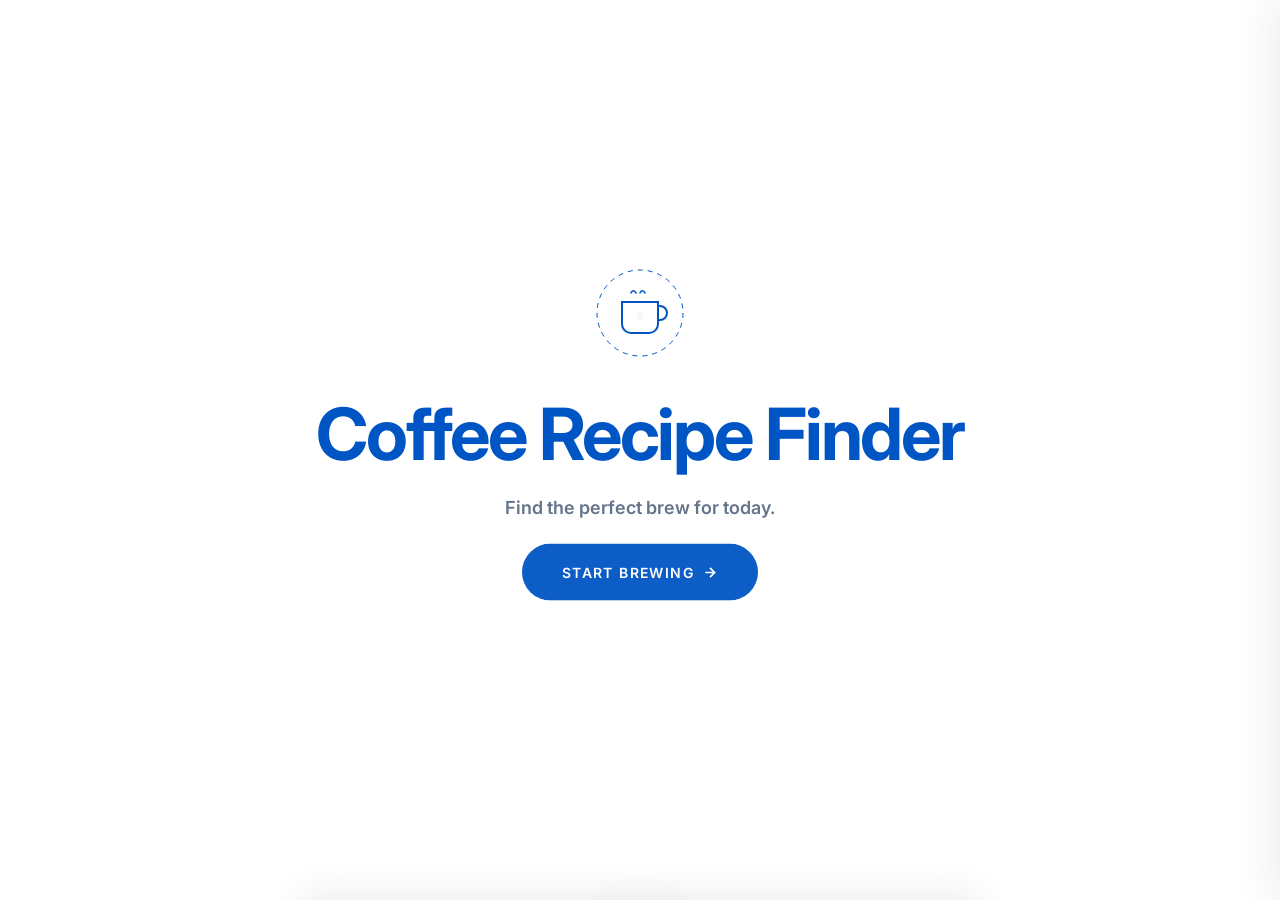
==== commit 3b186a5f: "fix-log" ====
--- a/index.html
+++ b/index.html
@@ -29,15 +29,8 @@
   <header class="app-header" id="app-header" aria-label="App header">
     <div class="header-inner">
       <div class="header-logo">
-        <svg width="22" height="22" viewBox="0 0 24 24" fill="none" stroke="currentColor" stroke-width="1.5"
-          aria-hidden="true">
-          <path d="M17 8h1a4 4 0 010 8h-1" />
-          <path d="M3 8h14v9a4 4 0 01-4 4H7a4 4 0 01-4-4V8z" />
-          <line x1="6" y1="2" x2="6" y2="4" />
-          <line x1="10" y1="2" x2="10" y2="4" />
-          <line x1="14" y1="2" x2="14" y2="4" />
-        </svg>
-        <span>Brew</span>
+        <img src="assets/images/logo.jpg" alt="" class="header-logo-mark" aria-hidden="true">
+        <img src="assets/images/logo-2.webp" alt="Blue In Green Coffee Roasters" class="header-logo-wordmark">
       </div>
       <nav class="header-nav" aria-label="App navigation">
         <button id="btn-nav-favorites" class="btn-icon-sm" aria-label="Open favorites" title="Favorites">
--- a/css/layout.css
+++ b/css/layout.css
@@ -42,13 +42,22 @@
 .header-logo {
   display: flex;
   align-items: center;
-  gap: var(--space-2);
-  font-family: var(--font-heading);
-  font-size: var(--text-xl);
-  font-weight: var(--weight-bold);
-  color: var(--primary);
-  letter-spacing: 0.12em;
-  text-transform: uppercase;
+  gap: var(--space-3);
+}
+
+.header-logo-mark {
+  height: 36px;
+  width: 36px;
+  object-fit: cover;
+  border-radius: 8px;
+  display: block;
+  flex-shrink: 0;
+}
+
+.header-logo-wordmark {
+  height: 22px;
+  width: auto;
+  display: block;
 }
 
 .header-nav {
--- a/css/components.css
+++ b/css/components.css
@@ -129,9 +129,11 @@
   border: 1px solid rgba(0, 85, 196, 0.18);
 }
 
-.chip--pref-fruity   { background: var(--tag-fruity);   color: #994500; border: 1px solid rgba(200,100,30,0.20); }
-.chip--pref-balanced { background: var(--tag-balanced);  color: #0A6050; border: 1px solid rgba(20,120,100,0.20); }
-.chip--pref-strong   { background: var(--tag-strong);    color: #6B2E90; border: 1px solid rgba(120,50,160,0.20); }
+.chip--pref-fruity        { background: var(--tag-fruity);   color: #994500; border: 1px solid rgba(200,100,30,0.20); }
+.chip--pref-light-fruity  { background: var(--tag-fruity);   color: #994500; border: 1px solid rgba(200,100,30,0.20); }
+.chip--pref-balanced      { background: var(--tag-balanced);  color: #0A6050; border: 1px solid rgba(20,120,100,0.20); }
+.chip--pref-balance       { background: var(--tag-balanced);  color: #0A6050; border: 1px solid rgba(20,120,100,0.20); }
+.chip--pref-strong        { background: var(--tag-strong);    color: #6B2E90; border: 1px solid rgba(120,50,160,0.20); }
 
 /* ══════════════════════════════════════
    SELECTION CARDS (tool / preference)
@@ -512,6 +514,58 @@
   margin: var(--space-6) 0;
 }
 
+/* Recipe sub-selector tabs (MÁY) */
+.recipe-tabs {
+  display: grid;
+  grid-template-columns: repeat(auto-fit, minmax(130px, 1fr));
+  gap: var(--space-3);
+  margin-bottom: var(--space-2);
+}
+
+.recipe-tab {
+  border: 1.5px solid var(--border);
+  border-radius: var(--radius-md);
+  padding: var(--space-3) var(--space-4);
+  cursor: pointer;
+  transition: border-color var(--duration-fast), background var(--duration-fast);
+  user-select: none;
+}
+
+.recipe-tab:hover {
+  border-color: var(--primary);
+  background: var(--primary-dim);
+}
+
+.recipe-tab.active {
+  border-color: var(--primary);
+  background: var(--primary-dim);
+}
+
+.recipe-tab-icon {
+  color: var(--primary);
+  margin-bottom: var(--space-2);
+  line-height: 1;
+}
+
+.recipe-tab-label {
+  font-size: var(--text-sm);
+  font-weight: var(--weight-semi);
+  color: var(--text);
+  margin-bottom: var(--space-1);
+}
+
+.recipe-tab-sub {
+  font-size: var(--text-xs);
+  color: var(--text-muted);
+}
+
+.modal-disclaimer {
+  font-size: var(--text-xs);
+  color: var(--text-dim);
+  margin-top: var(--space-4);
+  line-height: 1.6;
+}
+
 /* Recipe detail grid */
 .recipe-detail-grid {
   display: grid;
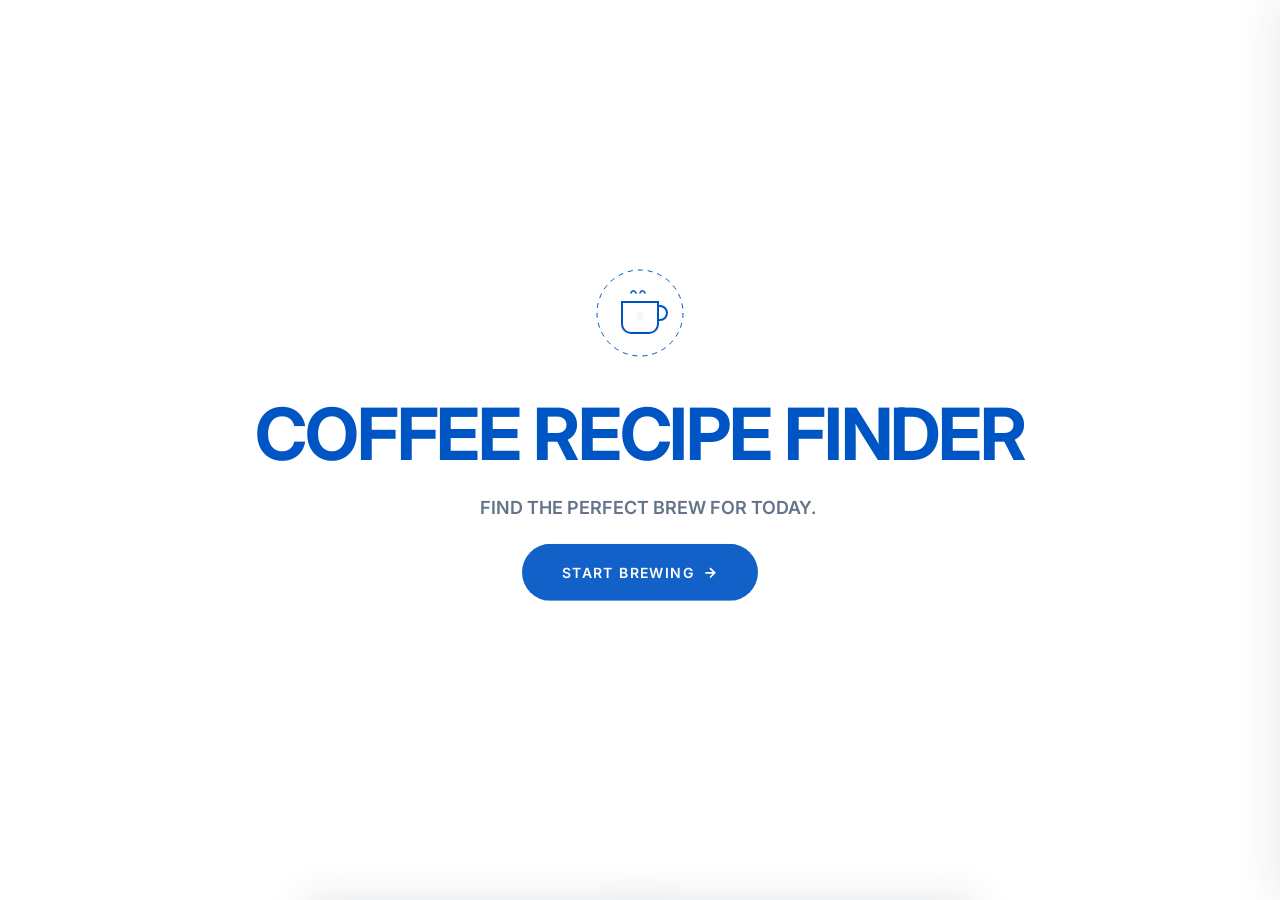
==== commit 7636e5ef: "feat: implement web-based recipe admin interface for managing coffee configurations" ====
--- a/index.html
+++ b/index.html
@@ -10,7 +10,9 @@
   <!-- Google Fonts -->
   <link rel="preconnect" href="https://fonts.googleapis.com">
   <link rel="preconnect" href="https://fonts.gstatic.com" crossorigin>
-  <link href="https://fonts.googleapis.com/css2?family=Cormorant+Garamond:wght@400;500;600&family=Inter:wght@400;500;600&display=swap" rel="stylesheet">
+  <link
+    href="https://fonts.googleapis.com/css2?family=Cormorant+Garamond:wght@400;500;600&family=Inter:wght@400;500;600&display=swap"
+    rel="stylesheet">
 
   <!-- AOS (scroll animations) -->
   <link rel="stylesheet" href="https://unpkg.com/aos@2.3.1/dist/aos.css">
--- a/css/layout.css
+++ b/css/layout.css
@@ -6,6 +6,7 @@
   min-height: 100vh;
   overflow-x: hidden;
   line-height: 1.8;
+  text-transform: uppercase;
 }
 
 /* ── App Shell ── */
@@ -172,7 +173,7 @@
   font-size: clamp(var(--text-2xl), 4vw, 2.5rem);
   font-weight: var(--weight-bold);
   letter-spacing: -0.02em;
-  text-transform: none;
+  text-transform: uppercase;
   margin-bottom: var(--space-3);
   line-height: 1.2;
   color: var(--primary);
--- a/css/components.css
+++ b/css/components.css
@@ -201,7 +201,7 @@
   font-size: var(--text-lg);
   font-weight: var(--weight-bold);
   letter-spacing: -0.01em;
-  text-transform: none;
+  text-transform: uppercase;
   color: var(--primary);
   margin-bottom: var(--space-2);
 }
@@ -287,7 +287,7 @@
   font-size: var(--text-xl);
   font-weight: var(--weight-bold);
   letter-spacing: -0.01em;
-  text-transform: none;
+  text-transform: uppercase;
   line-height: 1.3;
   color: var(--primary);
 }
@@ -471,7 +471,7 @@
   font-size: clamp(var(--text-3xl), 5vw, 2.5rem);
   font-weight: var(--weight-bold);
   letter-spacing: -0.02em;
-  text-transform: none;
+  text-transform: uppercase;
   margin-bottom: var(--space-2);
   color: var(--primary);
   line-height: 1.15;
@@ -822,7 +822,7 @@
   font-size: var(--text-xl);
   font-weight: var(--weight-bold);
   letter-spacing: -0.01em;
-  text-transform: none;
+  text-transform: uppercase;
   color: var(--primary);
 }
 
@@ -868,7 +868,7 @@
   font-size: var(--text-base);
   font-weight: var(--weight-bold);
   letter-spacing: -0.01em;
-  text-transform: none;
+  text-transform: uppercase;
   margin-bottom: var(--space-1);
   color: var(--primary);
 }
@@ -981,7 +981,7 @@
   font-size: clamp(2.5rem, 8vw, 4.5rem);
   font-weight: var(--weight-bold);
   letter-spacing: -0.03em;
-  text-transform: none;
+  text-transform: uppercase;
   line-height: 1.1;
   color: var(--primary);
 }
@@ -992,6 +992,7 @@
   color: var(--text-dim);
   max-width: 320px;
   line-height: 1.7;
+  white-space: nowrap;
 }
 
 .modal-recipe-desc {
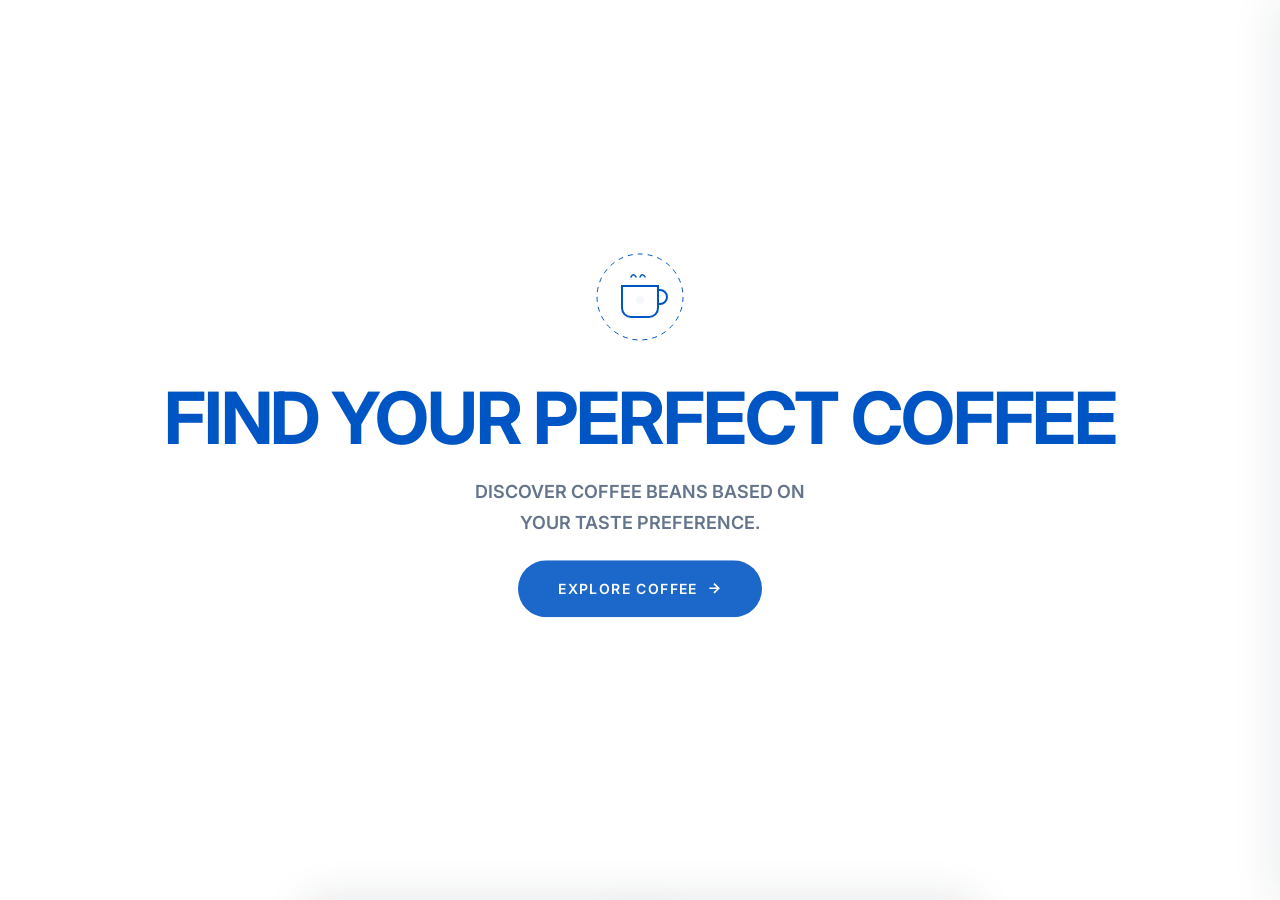
==== commit 6b4fe63f: "feat: implement core application architecture with state management, modular services, and UI compon" ====
--- a/index.html
+++ b/index.html
@@ -4,8 +4,8 @@
 <head>
   <meta charset="UTF-8">
   <meta name="viewport" content="width=device-width, initial-scale=1.0">
-  <meta name="description" content="Find the perfect coffee brew recipe for your method and taste preference.">
-  <title>Coffee Recipe Finder</title>
+  <meta name="description" content="Discover coffee beans based on your taste preference and explore brewing recipes.">
+  <title>Blue In Green Coffee</title>
 
   <!-- Google Fonts -->
   <link rel="preconnect" href="https://fonts.googleapis.com">
@@ -49,11 +49,9 @@
 
   <!-- ── Step indicator ───────────────────────────────────── -->
   <div class="step-indicator hidden" id="step-indicator" role="progressbar" aria-label="Step progress">
-    <div class="step-dot active" data-step="1" aria-label="Step 1: Method"><span>1</span></div>
+    <div class="step-dot active" data-step="1" aria-label="Step 1: Flavor"><span>1</span></div>
     <div class="step-line"></div>
-    <div class="step-dot" data-step="2" aria-label="Step 2: Preference"><span>2</span></div>
-    <div class="step-line"></div>
-    <div class="step-dot" data-step="3" aria-label="Step 3: Results"><span>3</span></div>
+    <div class="step-dot" data-step="2" aria-label="Step 2: Coffee"><span>2</span></div>
   </div>
 
   <!-- ── Main ─────────────────────────────────────────────── -->
@@ -67,15 +65,16 @@
             <circle cx="45" cy="45" r="43" stroke="#C49A6C" stroke-width="1" stroke-dasharray="5 5" />
             <path d="M27 34h36v22a9 9 0 01-9 9H36a9 9 0 01-9-9V34z" stroke="#C49A6C" stroke-width="2" fill="none" />
             <path d="M63 38h2a7 7 0 010 14h-2" stroke="#C49A6C" stroke-width="2" />
-            <path d="M36 25c0 0 2-5 5 0M45 25c0 0 2-5 5 0" stroke="#C49A6C" stroke-width="1.5" stroke-linecap="round" />
+            <path d="M36 25c0 0 2-5 5 0M45 25c0 0 2-5 5 0" stroke="#C49A6C" stroke-width="1.5"
+              stroke-linecap="round" />
             <path d="M27 34h36" stroke="#C49A6C" stroke-width="1.5" />
             <circle cx="45" cy="48" r="4" fill="#C49A6C" opacity="0.3" />
           </svg>
         </div>
-        <h1 class="landing-title">Coffee Recipe Finder</h1>
-        <p class="landing-tagline">Find the perfect brew for today.</p>
+        <h1 class="landing-title">Find Your Perfect Coffee</h1>
+        <p class="landing-tagline">Discover coffee beans based on your taste preference.</p>
         <button id="btn-start" class="btn-primary btn-lg">
-          Start Brewing
+          Explore Coffee
           <svg width="16" height="16" viewBox="0 0 24 24" fill="none" stroke="currentColor" stroke-width="2.5"
             aria-hidden="true">
             <path d="M5 12h14M12 5l7 7-7 7" />
@@ -84,24 +83,24 @@
       </div>
     </section>
 
-    <!-- Step 2 — Tool selector -->
-    <section id="section-tool" class="section hidden" aria-label="Choose your brewing method">
+    <!-- Step 2 — Flavor selector -->
+    <section id="section-flavor" class="section hidden" aria-label="Choose your flavor profile">
       <div class="section-header" style="position:relative;padding-top:var(--space-8);">
-        <button class="btn-back" id="btn-back-tool" aria-label="Back to landing">
+        <button class="btn-back" id="btn-back-flavor" aria-label="Back to landing">
           <svg width="14" height="14" viewBox="0 0 24 24" fill="none" stroke="currentColor" stroke-width="2.5"
             aria-hidden="true">
             <path d="M19 12H5M12 5l-7 7 7 7" />
           </svg>
           Back
         </button>
-        <h2 class="section-title">Choose Your Brewing Method</h2>
-        <p class="section-subtitle">How do you like to brew your coffee?</p>
+        <h2 class="section-title">What Flavor Do You Enjoy?</h2>
+        <p class="section-subtitle">Select a flavor profile to discover matching coffees.</p>
       </div>
 
-      <div class="cards-grid" id="tool-cards" role="radiogroup" aria-label="Brewing method options"></div>
+      <div class="cards-grid" id="flavor-cards" role="radiogroup" aria-label="Flavor profile options"></div>
 
       <div class="section-footer">
-        <button id="btn-tool-next" class="btn-primary" disabled aria-label="Continue to flavor preference">
+        <button id="btn-flavor-next" class="btn-primary" disabled aria-label="Continue to coffee catalog">
           Continue
           <svg width="14" height="14" viewBox="0 0 24 24" fill="none" stroke="currentColor" stroke-width="2.5"
             aria-hidden="true">
@@ -111,72 +110,31 @@
       </div>
     </section>
 
-    <!-- Step 3 — Preference selector -->
-    <section id="section-preference" class="section hidden" aria-label="Choose your flavor preference">
+    <!-- Step 3 — Coffee catalog -->
+    <section id="section-catalog" class="section hidden" aria-label="Coffee catalog">
       <div class="section-header" style="position:relative;padding-top:var(--space-8);">
-        <button class="btn-back" id="btn-back-pref" aria-label="Back to brewing method">
+        <button class="btn-back" id="btn-back-catalog" aria-label="Back to flavor selection">
           <svg width="14" height="14" viewBox="0 0 24 24" fill="none" stroke="currentColor" stroke-width="2.5"
             aria-hidden="true">
             <path d="M19 12H5M12 5l-7 7 7 7" />
           </svg>
           Back
         </button>
-        <h2 class="section-title">What Flavor Profile Do You Prefer?</h2>
-        <p class="section-subtitle">Choose the taste that suits your mood today.</p>
+        <h2 class="section-title" id="catalog-title">Recommended Coffees</h2>
+        <p class="section-subtitle" id="catalog-subtitle">Select a coffee to view details and brewing recipes.</p>
       </div>
 
-      <div class="cards-grid cards-grid--pref" id="preference-cards" role="radiogroup"
-        aria-label="Flavor preference options"></div>
-
-      <div class="section-footer">
-        <button id="btn-pref-next" class="btn-primary" disabled aria-label="See coffee recommendations">
-          See Recommendations
-          <svg width="14" height="14" viewBox="0 0 24 24" fill="none" stroke="currentColor" stroke-width="2.5"
-            aria-hidden="true">
-            <path d="M5 12h14M12 5l7 7-7 7" />
-          </svg>
-        </button>
-      </div>
-    </section>
-
-    <!-- Step 4 — Results -->
-    <section id="section-results" class="section hidden" aria-label="Coffee recommendations">
-      <div class="section-header" style="position:relative;padding-top:var(--space-8);">
-        <button class="btn-back" id="btn-back-results" aria-label="Back to flavor preference">
-          <svg width="14" height="14" viewBox="0 0 24 24" fill="none" stroke="currentColor" stroke-width="2.5"
-            aria-hidden="true">
-            <path d="M19 12H5M12 5l-7 7 7 7" />
-          </svg>
-          Back
-        </button>
-        <h2 class="section-title" id="results-title">Recommended for You</h2>
-      </div>
-
-      <div class="search-wrapper" style="margin-bottom:var(--space-2);">
-        <svg class="search-icon" width="16" height="16" viewBox="0 0 24 24" fill="none" stroke="currentColor"
-          stroke-width="2" aria-hidden="true">
-          <circle cx="11" cy="11" r="8" />
-          <path d="M21 21l-4.35-4.35" />
-        </svg>
-        <input type="search" id="search-input" class="search-input" placeholder="Search coffee, origin, flavor…"
-          aria-label="Search recipes" autocomplete="off" spellcheck="false">
-      </div>
-
-      <div class="results-meta" id="results-meta" aria-live="polite"></div>
-      <div class="results-grid" id="results-grid" role="list" aria-label="Recipe results"></div>
-      <div class="no-results hidden" id="no-results" role="status">
-        <p>No results found.<br>Try a different search term.</p>
-      </div>
+      <div class="results-grid" id="catalog-grid" role="list" aria-label="Coffee catalog"></div>
     </section>
 
   </main>
 
-  <!-- ── Recipe Modal ──────────────────────────────────────── -->
-  <div id="recipe-modal" class="modal" role="dialog" aria-modal="true" aria-label="Recipe details" aria-hidden="true"
+  <!-- ── Coffee / Recipe Modal ─────────────────────────────── -->
+  <div id="recipe-modal" class="modal" role="dialog" aria-modal="true" aria-label="Coffee details" aria-hidden="true"
     tabindex="-1">
     <div class="modal-overlay" id="modal-overlay"></div>
     <div class="modal-container" role="document">
-      <button class="modal-close" id="modal-close" aria-label="Close recipe details">
+      <button class="modal-close" id="modal-close" aria-label="Close">
         <svg width="16" height="16" viewBox="0 0 24 24" fill="none" stroke="currentColor" stroke-width="2.5"
           aria-hidden="true">
           <line x1="18" y1="6" x2="6" y2="18" />
@@ -219,6 +177,9 @@
   <script src="https://cdnjs.cloudflare.com/ajax/libs/gsap/3.12.5/gsap.min.js"></script>
   <!-- AOS -->
   <script src="https://unpkg.com/aos@2.3.1/dist/aos.js"></script>
+  <!-- Data -->
+  <script src="data/coffees.js"></script>
+  <script src="data/flavorProfiles.js"></script>
   <!-- App modules (order matters) -->
   <script src="js/state.js"></script>
   <script src="js/data-service.js"></script>
@@ -230,4 +191,4 @@
 
 </body>
 
-</html>+</html>
--- a/css/components.css
+++ b/css/components.css
@@ -990,9 +990,9 @@
   font-size: 1.125rem;
   font-weight: 600;
   color: var(--text-dim);
-  max-width: 320px;
+  max-width: 360px;
   line-height: 1.7;
-  white-space: nowrap;
+  text-align: center;
 }
 
 .modal-recipe-desc {
@@ -1001,6 +1001,77 @@
   color: var(--text-dim);
   line-height: 1.7;
   margin-bottom: var(--space-6);
+}
+
+.modal-variety {
+  font-size: var(--text-xs);
+  color: var(--text-dim);
+  letter-spacing: 0.08em;
+  text-transform: uppercase;
+  margin-bottom: var(--space-2);
+}
+
+.modal-comment {
+  font-size: var(--text-sm);
+  color: var(--text-muted);
+  line-height: 1.8;
+  background: var(--bg);
+  border: 1px solid var(--border);
+  border-radius: var(--radius-md);
+  padding: var(--space-4);
+  margin-bottom: var(--space-4);
+  white-space: pre-line;
+}
+
+/* ── Scoring ── */
+.scoring-grid {
+  display: flex;
+  flex-direction: column;
+  gap: var(--space-3);
+  margin-bottom: var(--space-4);
+}
+
+.scoring-row {
+  display: grid;
+  grid-template-columns: 90px 1fr 36px;
+  align-items: center;
+  gap: var(--space-3);
+}
+
+.scoring-label {
+  font-size: var(--text-xs);
+  font-weight: var(--weight-semi);
+  color: var(--text-muted);
+  text-transform: uppercase;
+  letter-spacing: 0.06em;
+}
+
+.scoring-bar-wrap {
+  height: 6px;
+  background: var(--border);
+  border-radius: var(--radius-full);
+  overflow: hidden;
+}
+
+.scoring-bar {
+  height: 100%;
+  background: var(--primary);
+  border-radius: var(--radius-full);
+}
+
+.scoring-value {
+  font-size: var(--text-xs);
+  font-weight: var(--weight-semi);
+  color: var(--primary);
+  text-align: right;
+}
+
+.scoring-total {
+  font-size: var(--text-xs);
+  color: var(--text-dim);
+  text-align: right;
+  padding-top: var(--space-2);
+  border-top: 1px solid var(--border);
 }
 
 /* ══════════════════════════════════════
@@ -1032,6 +1103,312 @@
   border-radius: var(--radius-full);
 }
 
+/* ══════════════════════════════════════
+   FLAVOR CARDS (sel-card extension)
+══════════════════════════════════════ */
+.sel-card-keywords {
+  color: var(--text-dim);
+  font-size: 10px;
+  letter-spacing: 0.06em;
+  text-transform: uppercase;
+}
+
+/* ══════════════════════════════════════
+   COFFEE CATALOG CARDS
+══════════════════════════════════════ */
+.coffee-card {
+  background: var(--card);
+  border: 1px solid var(--border);
+  border-radius: var(--radius-lg);
+  padding: var(--space-5);
+  cursor: pointer;
+  transition: transform var(--duration-base) var(--ease-out),
+              border-color var(--duration-base) var(--ease-out),
+              box-shadow var(--duration-base) var(--ease-out);
+  position: relative;
+  overflow: hidden;
+  display: flex;
+  flex-direction: column;
+  gap: var(--space-3);
+  box-shadow: var(--shadow-sm);
+}
+
+.coffee-card::after {
+  content: '';
+  position: absolute;
+  inset: 0;
+  background: linear-gradient(135deg, var(--primary-dim) 0%, transparent 50%);
+  opacity: 0;
+  transition: opacity var(--duration-base) var(--ease-out);
+  pointer-events: none;
+}
+
+.coffee-card:hover {
+  transform: translateY(-4px);
+  border-color: rgba(0, 85, 196, 0.25);
+  box-shadow: var(--shadow-lg);
+}
+
+.coffee-card:hover::after {
+  opacity: 1;
+}
+
+.coffee-card-header {
+  display: flex;
+  align-items: flex-start;
+  justify-content: space-between;
+}
+
+.coffee-card-name {
+  font-family: var(--font-heading);
+  font-size: var(--text-xl);
+  font-weight: var(--weight-bold);
+  letter-spacing: -0.01em;
+  text-transform: uppercase;
+  line-height: 1.3;
+  color: var(--primary);
+}
+
+.coffee-card-origin {
+  font-size: var(--text-xs);
+  color: var(--text-dim);
+  margin-top: var(--space-1);
+  letter-spacing: 0.04em;
+}
+
+.coffee-card-meta {
+  display: flex;
+  gap: var(--space-2);
+  flex-wrap: wrap;
+}
+
+.coffee-card-roast,
+.coffee-card-process {
+  display: inline-flex;
+  padding: 2px var(--space-3);
+  border-radius: var(--radius-full);
+  font-size: var(--text-xs);
+  font-weight: var(--weight-medium);
+  background: var(--primary-dim);
+  color: var(--primary);
+  border: 1px solid rgba(0, 85, 196, 0.15);
+  letter-spacing: 0.04em;
+}
+
+.coffee-card-notes {
+  display: flex;
+  flex-wrap: wrap;
+  gap: var(--space-2);
+}
+
+.coffee-card:hover .recipe-card-cta {
+  color: var(--primary);
+}
+
+/* ══════════════════════════════════════
+   COFFEE MODAL — USAGE CHIPS
+══════════════════════════════════════ */
+.usage-chips {
+  display: flex;
+  flex-wrap: wrap;
+  gap: var(--space-2);
+  margin-bottom: var(--space-2);
+}
+
+.usage-chip {
+  display: inline-flex;
+  align-items: center;
+  padding: var(--space-2) var(--space-4);
+  border-radius: var(--radius-full);
+  font-size: var(--text-xs);
+  font-weight: var(--weight-semi);
+  letter-spacing: 0.06em;
+  background: var(--bg);
+  border: 1px solid var(--border);
+  color: var(--text-muted);
+}
+
+/* ══════════════════════════════════════
+   COFFEE MODAL — PRICING
+══════════════════════════════════════ */
+.pricing-section {
+  display: flex;
+  align-items: center;
+  gap: var(--space-4);
+  flex-wrap: wrap;
+}
+
+.pricing-btns {
+  display: flex;
+  gap: var(--space-2);
+}
+
+.pricing-btn {
+  padding: var(--space-2) var(--space-5);
+  border-radius: var(--radius-full);
+  border: 1.5px solid var(--border);
+  font-size: var(--text-sm);
+  font-weight: var(--weight-semi);
+  color: var(--text-muted);
+  background: var(--bg);
+  cursor: pointer;
+  transition: border-color var(--duration-fast), background var(--duration-fast),
+              color var(--duration-fast);
+  letter-spacing: 0.04em;
+}
+
+.pricing-btn:hover {
+  border-color: var(--primary);
+  color: var(--primary);
+  background: var(--primary-dim);
+}
+
+.pricing-btn.active {
+  border-color: var(--primary);
+  background: var(--primary);
+  color: #FFFFFF;
+}
+
+.pricing-display {
+  font-family: var(--font-heading);
+  font-size: var(--text-2xl);
+  font-weight: var(--weight-bold);
+  color: var(--primary);
+  letter-spacing: -0.02em;
+}
+
+/* ══════════════════════════════════════
+   COFFEE MODAL — WHOLESALE
+══════════════════════════════════════ */
+.wholesale-section {
+  background: var(--bg);
+  border: 1px solid var(--border);
+  border-radius: var(--radius-lg);
+  padding: var(--space-5);
+}
+
+.wholesale-text {
+  font-size: var(--text-sm);
+  color: var(--text-muted);
+  line-height: 1.7;
+  margin-bottom: var(--space-4);
+}
+
+.wholesale-btns {
+  display: flex;
+  gap: var(--space-3);
+  flex-wrap: wrap;
+}
+
+.btn-contact {
+  display: inline-flex;
+  align-items: center;
+  gap: var(--space-2);
+  padding: var(--space-3) var(--space-5);
+  border-radius: var(--radius-full);
+  font-size: var(--text-xs);
+  font-weight: var(--weight-semi);
+  letter-spacing: 0.06em;
+  text-transform: uppercase;
+  text-decoration: none;
+  transition: transform var(--duration-fast) var(--ease-out),
+              box-shadow var(--duration-fast) var(--ease-out);
+  flex: 1;
+  justify-content: center;
+  min-width: 160px;
+}
+
+.btn-contact:hover {
+  transform: translateY(-2px);
+  box-shadow: var(--shadow-md);
+}
+
+.btn-contact--messenger {
+  background: #0866FF;
+  color: #FFFFFF;
+}
+
+.btn-contact--zalo {
+  background: #0068FF;
+  color: #FFFFFF;
+}
+
+/* ══════════════════════════════════════
+   COFFEE MODAL — RECIPE LIST
+══════════════════════════════════════ */
+.modal-recipe-list {
+  display: flex;
+  flex-direction: column;
+  gap: var(--space-2);
+}
+
+.modal-recipe-item {
+  display: flex;
+  align-items: center;
+  justify-content: space-between;
+  padding: var(--space-4) var(--space-5);
+  border: 1px solid var(--border);
+  border-radius: var(--radius-md);
+  cursor: pointer;
+  transition: border-color var(--duration-fast), background var(--duration-fast);
+  gap: var(--space-3);
+  background: var(--bg);
+}
+
+.modal-recipe-item:hover {
+  border-color: var(--primary);
+  background: var(--primary-dim);
+}
+
+.modal-recipe-item-left {
+  display: flex;
+  align-items: center;
+  gap: var(--space-3);
+  flex: 1;
+  min-width: 0;
+}
+
+.modal-recipe-item-emoji {
+  font-size: 1.5rem;
+  flex-shrink: 0;
+}
+
+.modal-recipe-item-info {
+  min-width: 0;
+}
+
+.modal-recipe-item-name {
+  font-size: var(--text-sm);
+  font-weight: var(--weight-semi);
+  color: var(--text);
+  letter-spacing: 0.02em;
+}
+
+.modal-recipe-item-pref {
+  font-size: var(--text-xs);
+  color: var(--text-dim);
+  margin-top: 2px;
+}
+
+.modal-recipe-item-right {
+  display: flex;
+  align-items: center;
+  gap: var(--space-2);
+  flex-shrink: 0;
+  color: var(--text-dim);
+}
+
+.modal-recipe-empty {
+  font-size: var(--text-sm);
+  color: var(--text-dim);
+  text-align: center;
+  padding: var(--space-6) 0;
+  line-height: 1.6;
+}
+
+/* ══════════════════════════════════════
+   RESPONSIVE
+══════════════════════════════════════ */
 @media (max-width: 768px) {
   .recipe-detail-grid {
     grid-template-columns: repeat(2, 1fr);
@@ -1044,4 +1421,17 @@
   .brew-timer-display {
     font-size: var(--text-4xl);
   }
-}
+
+  .pricing-section {
+    flex-direction: column;
+    align-items: flex-start;
+  }
+
+  .wholesale-btns {
+    flex-direction: column;
+  }
+
+  .btn-contact {
+    min-width: unset;
+  }
+}
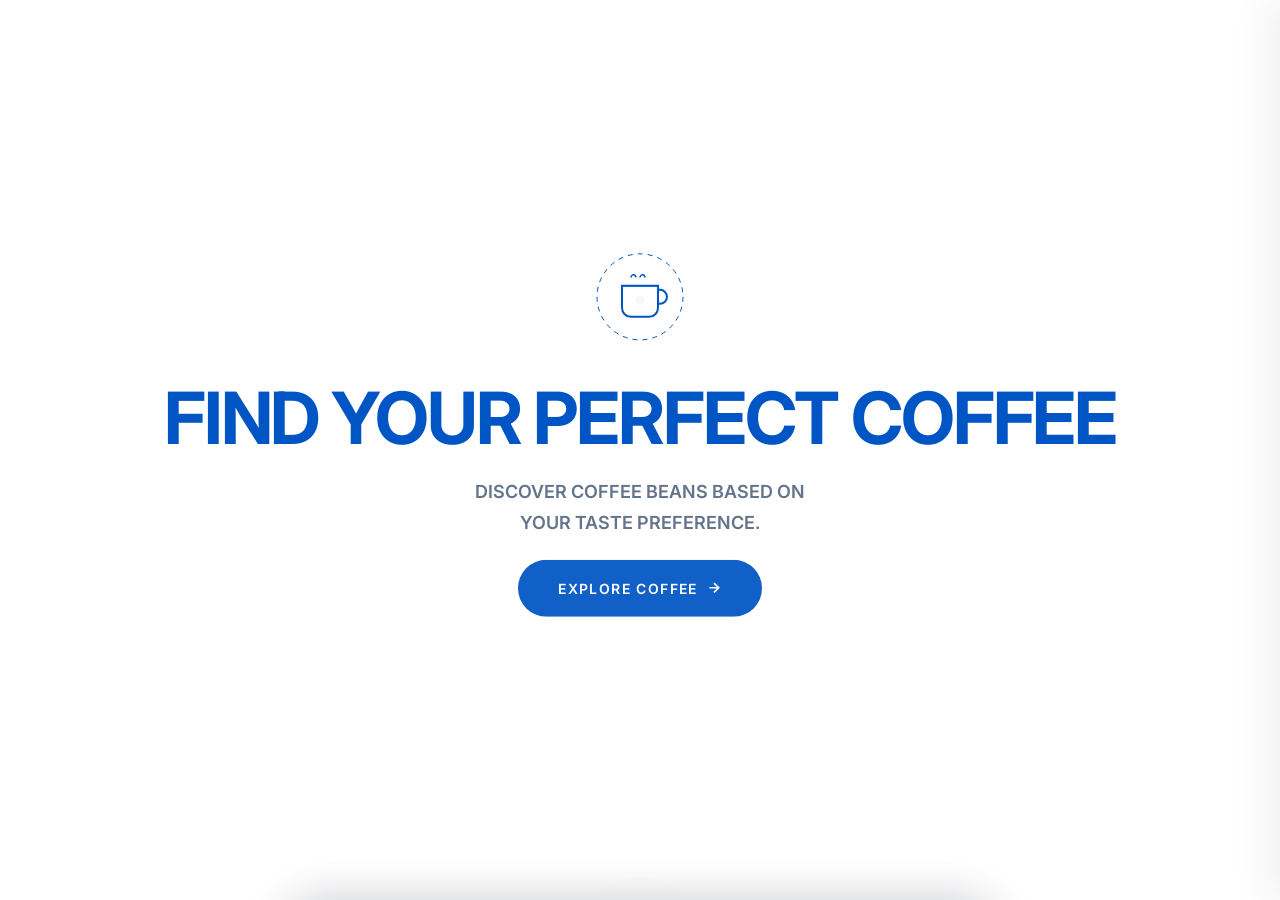
==== commit 0e17df43: "feat: implement recommendation engine and core UI component system" ====
--- a/index.html
+++ b/index.html
@@ -97,6 +97,9 @@
         <p class="section-subtitle">Select a flavor profile to discover matching coffees.</p>
       </div>
 
+      <!-- Weather recommendation card (populated by JS) -->
+      <div id="weather-card" class="weather-card hidden" role="complementary" aria-label="Weather-based recommendation"></div>
+
       <div class="cards-grid" id="flavor-cards" role="radiogroup" aria-label="Flavor profile options"></div>
 
       <div class="section-footer">
@@ -128,6 +131,35 @@
     </section>
 
   </main>
+
+  <!-- ── Compare bar (sticky bottom) ─────────────────────── -->
+  <div id="compare-bar" class="compare-bar hidden" role="status" aria-live="polite">
+    <span id="compare-bar-text">Select one more coffee to compare</span>
+    <div class="compare-bar-actions">
+      <button id="btn-compare-open" class="compare-bar-btn compare-bar-btn--primary hidden" aria-label="Open comparison">
+        Compare
+      </button>
+      <button id="btn-compare-clear" class="compare-bar-btn" aria-label="Clear selection">
+        Clear
+      </button>
+    </div>
+  </div>
+
+  <!-- ── Compare drawer ───────────────────────────────────── -->
+  <div id="compare-drawer" class="compare-drawer" role="dialog" aria-modal="true" aria-label="Coffee comparison" aria-hidden="true">
+    <div class="compare-drawer-overlay" id="compare-drawer-overlay"></div>
+    <div class="compare-drawer-container">
+      <div class="compare-drawer-header">
+        <span class="compare-drawer-title">Compare Coffees</span>
+        <button class="modal-close" id="btn-compare-close" aria-label="Close comparison">
+          <svg width="16" height="16" viewBox="0 0 24 24" fill="none" stroke="currentColor" stroke-width="2.5" aria-hidden="true">
+            <line x1="18" y1="6" x2="6" y2="18"/><line x1="6" y1="6" x2="18" y2="18"/>
+          </svg>
+        </button>
+      </div>
+      <div class="compare-drawer-body" id="compare-drawer-body"></div>
+    </div>
+  </div>
 
   <!-- ── Coffee / Recipe Modal ─────────────────────────────── -->
   <div id="recipe-modal" class="modal" role="dialog" aria-modal="true" aria-label="Coffee details" aria-hidden="true"
@@ -180,6 +212,9 @@
   <!-- Data -->
   <script src="data/coffees.js"></script>
   <script src="data/flavorProfiles.js"></script>
+  <!-- Services -->
+  <script src="js/weather-service.js"></script>
+  <script src="js/recommendation-engine.js"></script>
   <!-- App modules (order matters) -->
   <script src="js/state.js"></script>
   <script src="js/data-service.js"></script>
--- a/css/components.css
+++ b/css/components.css
@@ -1407,6 +1407,514 @@
 }
 
 /* ══════════════════════════════════════
+   COFFEE CARD — COMPARE BUTTON & FOOTER
+══════════════════════════════════════ */
+.coffee-card-footer {
+  display: flex;
+  align-items: center;
+  justify-content: space-between;
+  margin-top: auto;
+  padding-top: var(--space-3);
+  border-top: 1px solid var(--border);
+}
+
+.btn-compare {
+  display: inline-flex;
+  align-items: center;
+  gap: var(--space-1);
+  padding: var(--space-1) var(--space-3);
+  border-radius: var(--radius-full);
+  border: 1.5px solid var(--border);
+  font-size: var(--text-xs);
+  font-weight: var(--weight-semi);
+  letter-spacing: 0.06em;
+  color: var(--text-dim);
+  background: transparent;
+  cursor: pointer;
+  transition: border-color var(--duration-fast), color var(--duration-fast),
+              background var(--duration-fast);
+}
+
+.btn-compare:hover {
+  border-color: var(--primary);
+  color: var(--primary);
+  background: var(--primary-dim);
+}
+
+.btn-compare.active {
+  border-color: var(--primary);
+  color: var(--primary);
+  background: var(--primary-dim);
+}
+
+/* ══════════════════════════════════════
+   WEATHER RECOMMENDATION CARD
+══════════════════════════════════════ */
+.weather-card {
+  margin-bottom: var(--space-5);
+}
+
+.weather-card.hidden {
+  display: none;
+}
+
+.weather-card-inner {
+  background: var(--card);
+  border: 1px solid var(--border);
+  border-radius: var(--radius-lg);
+  padding: var(--space-5);
+  box-shadow: var(--shadow-sm);
+  display: flex;
+  flex-direction: column;
+  gap: var(--space-4);
+}
+
+.weather-card-header {
+  display: flex;
+  align-items: flex-start;
+  gap: var(--space-4);
+}
+
+.weather-card-emoji {
+  font-size: 2rem;
+  line-height: 1;
+  flex-shrink: 0;
+}
+
+.weather-card-title-block {
+  flex: 1;
+  min-width: 0;
+}
+
+.weather-card-label {
+  font-size: var(--text-xs);
+  font-weight: var(--weight-semi);
+  letter-spacing: 0.10em;
+  text-transform: uppercase;
+  color: var(--text-dim);
+  margin-bottom: var(--space-1);
+  display: flex;
+  align-items: center;
+  gap: var(--space-2);
+}
+
+.weather-temp {
+  background: var(--primary-dim);
+  color: var(--primary);
+  padding: 1px var(--space-2);
+  border-radius: var(--radius-full);
+  font-size: 10px;
+  font-weight: var(--weight-bold);
+}
+
+.weather-card-msg {
+  font-size: var(--text-sm);
+  color: var(--text-muted);
+  line-height: 1.6;
+}
+
+.weather-manual-row {
+  display: flex;
+  gap: var(--space-2);
+  flex-wrap: wrap;
+}
+
+.weather-manual-btn {
+  display: inline-flex;
+  align-items: center;
+  gap: var(--space-1);
+  padding: var(--space-2) var(--space-3);
+  border-radius: var(--radius-full);
+  border: 1.5px solid var(--border);
+  font-size: var(--text-xs);
+  font-weight: var(--weight-medium);
+  color: var(--text-muted);
+  background: var(--bg);
+  cursor: pointer;
+  transition: border-color var(--duration-fast), color var(--duration-fast), background var(--duration-fast);
+}
+
+.weather-manual-btn:hover,
+.weather-manual-btn.active {
+  border-color: var(--primary);
+  color: var(--primary);
+  background: var(--primary-dim);
+}
+
+.weather-card-body {
+  display: flex;
+  align-items: center;
+  justify-content: space-between;
+  gap: var(--space-4);
+  flex-wrap: wrap;
+}
+
+.weather-coffees {
+  display: flex;
+  flex-wrap: wrap;
+  gap: var(--space-2);
+}
+
+.weather-coffee-chip {
+  background: var(--bg);
+  border: 1px solid var(--border);
+  border-radius: var(--radius-full);
+  padding: 2px var(--space-3);
+  font-size: var(--text-xs);
+  color: var(--text-muted);
+  font-weight: var(--weight-medium);
+}
+
+.weather-explore-btn {
+  white-space: nowrap;
+  flex-shrink: 0;
+  font-size: var(--text-xs) !important;
+  padding: var(--space-2) var(--space-5) !important;
+}
+
+/* ══════════════════════════════════════
+   BREW COST CALCULATOR
+══════════════════════════════════════ */
+.brew-calc {
+  background: var(--bg);
+  border: 1px solid var(--border);
+  border-radius: var(--radius-lg);
+  padding: var(--space-5);
+  display: flex;
+  flex-direction: column;
+  gap: var(--space-4);
+}
+
+.brew-calc-inputs {
+  display: flex;
+  gap: var(--space-4);
+  flex-wrap: wrap;
+}
+
+.brew-calc-field {
+  flex: 1;
+  min-width: 120px;
+}
+
+.brew-calc-label {
+  display: block;
+  font-size: var(--text-xs);
+  font-weight: var(--weight-semi);
+  color: var(--text-dim);
+  text-transform: uppercase;
+  letter-spacing: 0.08em;
+  margin-bottom: var(--space-2);
+}
+
+.brew-calc-input-wrap {
+  display: flex;
+  align-items: center;
+  border: 1.5px solid var(--border);
+  border-radius: var(--radius-md);
+  overflow: hidden;
+  background: var(--card);
+  transition: border-color var(--duration-fast);
+}
+
+.brew-calc-input-wrap:focus-within {
+  border-color: var(--primary);
+}
+
+.brew-calc-input {
+  flex: 1;
+  padding: var(--space-2) var(--space-3);
+  font-size: var(--text-base);
+  font-weight: var(--weight-semi);
+  color: var(--text);
+  background: transparent;
+  border: none;
+  outline: none;
+  width: 60px;
+  min-width: 0;
+}
+
+.brew-calc-unit,
+.brew-calc-prefix {
+  padding: var(--space-2) var(--space-3);
+  font-size: var(--text-xs);
+  font-weight: var(--weight-semi);
+  color: var(--text-dim);
+  background: var(--bg);
+  white-space: nowrap;
+}
+
+.brew-calc-prefix {
+  border-right: 1px solid var(--border);
+}
+
+.brew-calc-outputs {
+  display: grid;
+  grid-template-columns: 1fr 1fr;
+  gap: var(--space-3);
+}
+
+.brew-calc-result {
+  background: var(--card);
+  border: 1px solid var(--border);
+  border-radius: var(--radius-md);
+  padding: var(--space-4);
+  text-align: center;
+}
+
+.brew-calc-result-label {
+  font-size: var(--text-xs);
+  color: var(--text-dim);
+  text-transform: uppercase;
+  letter-spacing: 0.08em;
+  margin-bottom: var(--space-2);
+}
+
+.brew-calc-result-value {
+  font-family: var(--font-heading);
+  font-size: var(--text-xl);
+  font-weight: var(--weight-bold);
+  color: var(--primary);
+  letter-spacing: -0.02em;
+}
+
+/* ══════════════════════════════════════
+   COMPARE BAR
+══════════════════════════════════════ */
+.compare-bar {
+  position: fixed;
+  bottom: 0;
+  left: 0;
+  right: 0;
+  background: var(--text);
+  color: #FFFFFF;
+  padding: var(--space-4) var(--space-6);
+  display: flex;
+  align-items: center;
+  justify-content: space-between;
+  gap: var(--space-4);
+  z-index: calc(var(--z-toast) - 1);
+  box-shadow: 0 -4px 24px rgba(30, 41, 59, 0.14);
+  font-size: var(--text-sm);
+  font-weight: var(--weight-medium);
+  transition: transform var(--duration-slow) var(--ease-out);
+}
+
+.compare-bar.hidden {
+  transform: translateY(100%);
+}
+
+.compare-bar-actions {
+  display: flex;
+  gap: var(--space-2);
+  flex-shrink: 0;
+}
+
+.compare-bar-btn {
+  padding: var(--space-2) var(--space-4);
+  border-radius: var(--radius-full);
+  font-size: var(--text-xs);
+  font-weight: var(--weight-semi);
+  letter-spacing: 0.06em;
+  text-transform: uppercase;
+  cursor: pointer;
+  border: 1.5px solid rgba(255,255,255,0.3);
+  color: rgba(255,255,255,0.8);
+  background: transparent;
+  transition: background var(--duration-fast), color var(--duration-fast), border-color var(--duration-fast);
+}
+
+.compare-bar-btn:hover {
+  background: rgba(255,255,255,0.12);
+  color: #FFFFFF;
+  border-color: rgba(255,255,255,0.6);
+}
+
+.compare-bar-btn--primary {
+  background: var(--primary);
+  border-color: var(--primary);
+  color: #FFFFFF;
+}
+
+.compare-bar-btn--primary:hover {
+  background: var(--primary-hover);
+  border-color: var(--primary-hover);
+}
+
+.compare-bar-btn.hidden {
+  display: none;
+}
+
+/* ══════════════════════════════════════
+   COMPARE DRAWER
+══════════════════════════════════════ */
+.compare-drawer {
+  position: fixed;
+  inset: 0;
+  z-index: var(--z-modal);
+  display: flex;
+  align-items: flex-end;
+  pointer-events: none;
+}
+
+.compare-drawer.open {
+  pointer-events: auto;
+}
+
+.compare-drawer-overlay {
+  position: absolute;
+  inset: 0;
+  background: rgba(20, 40, 70, 0.45);
+  backdrop-filter: blur(4px);
+  -webkit-backdrop-filter: blur(4px);
+  opacity: 0;
+  transition: opacity var(--duration-slow) var(--ease-out);
+}
+
+.compare-drawer.open .compare-drawer-overlay {
+  opacity: 1;
+}
+
+.compare-drawer-container {
+  position: relative;
+  width: 100%;
+  max-width: 720px;
+  margin: 0 auto;
+  background: var(--bg-elevated);
+  border-radius: var(--radius-xl) var(--radius-xl) 0 0;
+  max-height: 88vh;
+  overflow-y: auto;
+  transform: translateY(100%);
+  transition: transform var(--duration-slow) var(--ease-out);
+  box-shadow: 0 -4px 40px rgba(30, 41, 59, 0.10);
+}
+
+.compare-drawer.open .compare-drawer-container {
+  transform: translateY(0);
+}
+
+.compare-drawer-header {
+  display: flex;
+  align-items: center;
+  justify-content: space-between;
+  padding: var(--space-5) var(--space-6);
+  border-bottom: 1px solid var(--border);
+  position: sticky;
+  top: 0;
+  background: var(--bg-elevated);
+  z-index: 1;
+}
+
+.compare-drawer-title {
+  font-family: var(--font-heading);
+  font-size: var(--text-xl);
+  font-weight: var(--weight-bold);
+  letter-spacing: -0.01em;
+  text-transform: uppercase;
+  color: var(--primary);
+}
+
+.compare-drawer-body {
+  padding: var(--space-6);
+}
+
+/* Comparison content */
+.compare-names {
+  display: grid;
+  grid-template-columns: 1fr auto 1fr;
+  gap: var(--space-3);
+  align-items: center;
+  margin-bottom: var(--space-6);
+}
+
+.compare-name {
+  font-family: var(--font-heading);
+  font-size: var(--text-xl);
+  font-weight: var(--weight-bold);
+  text-transform: uppercase;
+  color: var(--primary);
+  letter-spacing: -0.01em;
+}
+
+.compare-name:last-child {
+  text-align: right;
+}
+
+.compare-vs {
+  font-size: var(--text-xs);
+  font-weight: var(--weight-bold);
+  color: var(--text-dim);
+  letter-spacing: 0.12em;
+  text-transform: uppercase;
+  text-align: center;
+}
+
+.compare-rows {
+  display: flex;
+  flex-direction: column;
+  gap: 0;
+  border: 1px solid var(--border);
+  border-radius: var(--radius-lg);
+  overflow: hidden;
+  margin-bottom: var(--space-6);
+}
+
+.compare-row {
+  display: grid;
+  grid-template-columns: 1fr auto 1fr;
+  gap: var(--space-3);
+  padding: var(--space-4) var(--space-5);
+  border-bottom: 1px solid var(--border);
+  align-items: center;
+}
+
+.compare-row:last-child {
+  border-bottom: none;
+}
+
+.compare-row:nth-child(even) {
+  background: var(--bg);
+}
+
+.compare-row-label {
+  font-size: var(--text-xs);
+  font-weight: var(--weight-semi);
+  text-transform: uppercase;
+  letter-spacing: 0.08em;
+  color: var(--text-dim);
+  text-align: center;
+  white-space: nowrap;
+  padding: 0 var(--space-2);
+}
+
+.compare-cell {
+  font-size: var(--text-sm);
+  color: var(--text-muted);
+  line-height: 1.5;
+}
+
+.compare-cell:last-child {
+  text-align: right;
+}
+
+.rating-dots {
+  font-size: 0.875rem;
+  color: var(--primary);
+  letter-spacing: 2px;
+}
+
+.compare-actions {
+  display: grid;
+  grid-template-columns: 1fr 1fr;
+  gap: var(--space-3);
+}
+
+.compare-view-btn {
+  justify-content: center;
+  font-size: var(--text-xs) !important;
+  padding: var(--space-3) var(--space-4) !important;
+}
+
+/* ══════════════════════════════════════
    RESPONSIVE
 ══════════════════════════════════════ */
 @media (max-width: 768px) {
@@ -1434,4 +1942,41 @@
   .btn-contact {
     min-width: unset;
   }
-}
+
+  .compare-names {
+    grid-template-columns: 1fr auto 1fr;
+  }
+
+  .compare-name {
+    font-size: var(--text-base);
+  }
+
+  .compare-row {
+    padding: var(--space-3) var(--space-4);
+  }
+
+  .compare-actions {
+    grid-template-columns: 1fr;
+  }
+
+  .compare-bar {
+    flex-direction: column;
+    align-items: flex-start;
+    gap: var(--space-3);
+    padding: var(--space-4);
+  }
+
+  .compare-bar-actions {
+    width: 100%;
+    justify-content: flex-end;
+  }
+
+  .weather-card-body {
+    flex-direction: column;
+    align-items: flex-start;
+  }
+
+  .brew-calc-outputs {
+    grid-template-columns: 1fr;
+  }
+}
